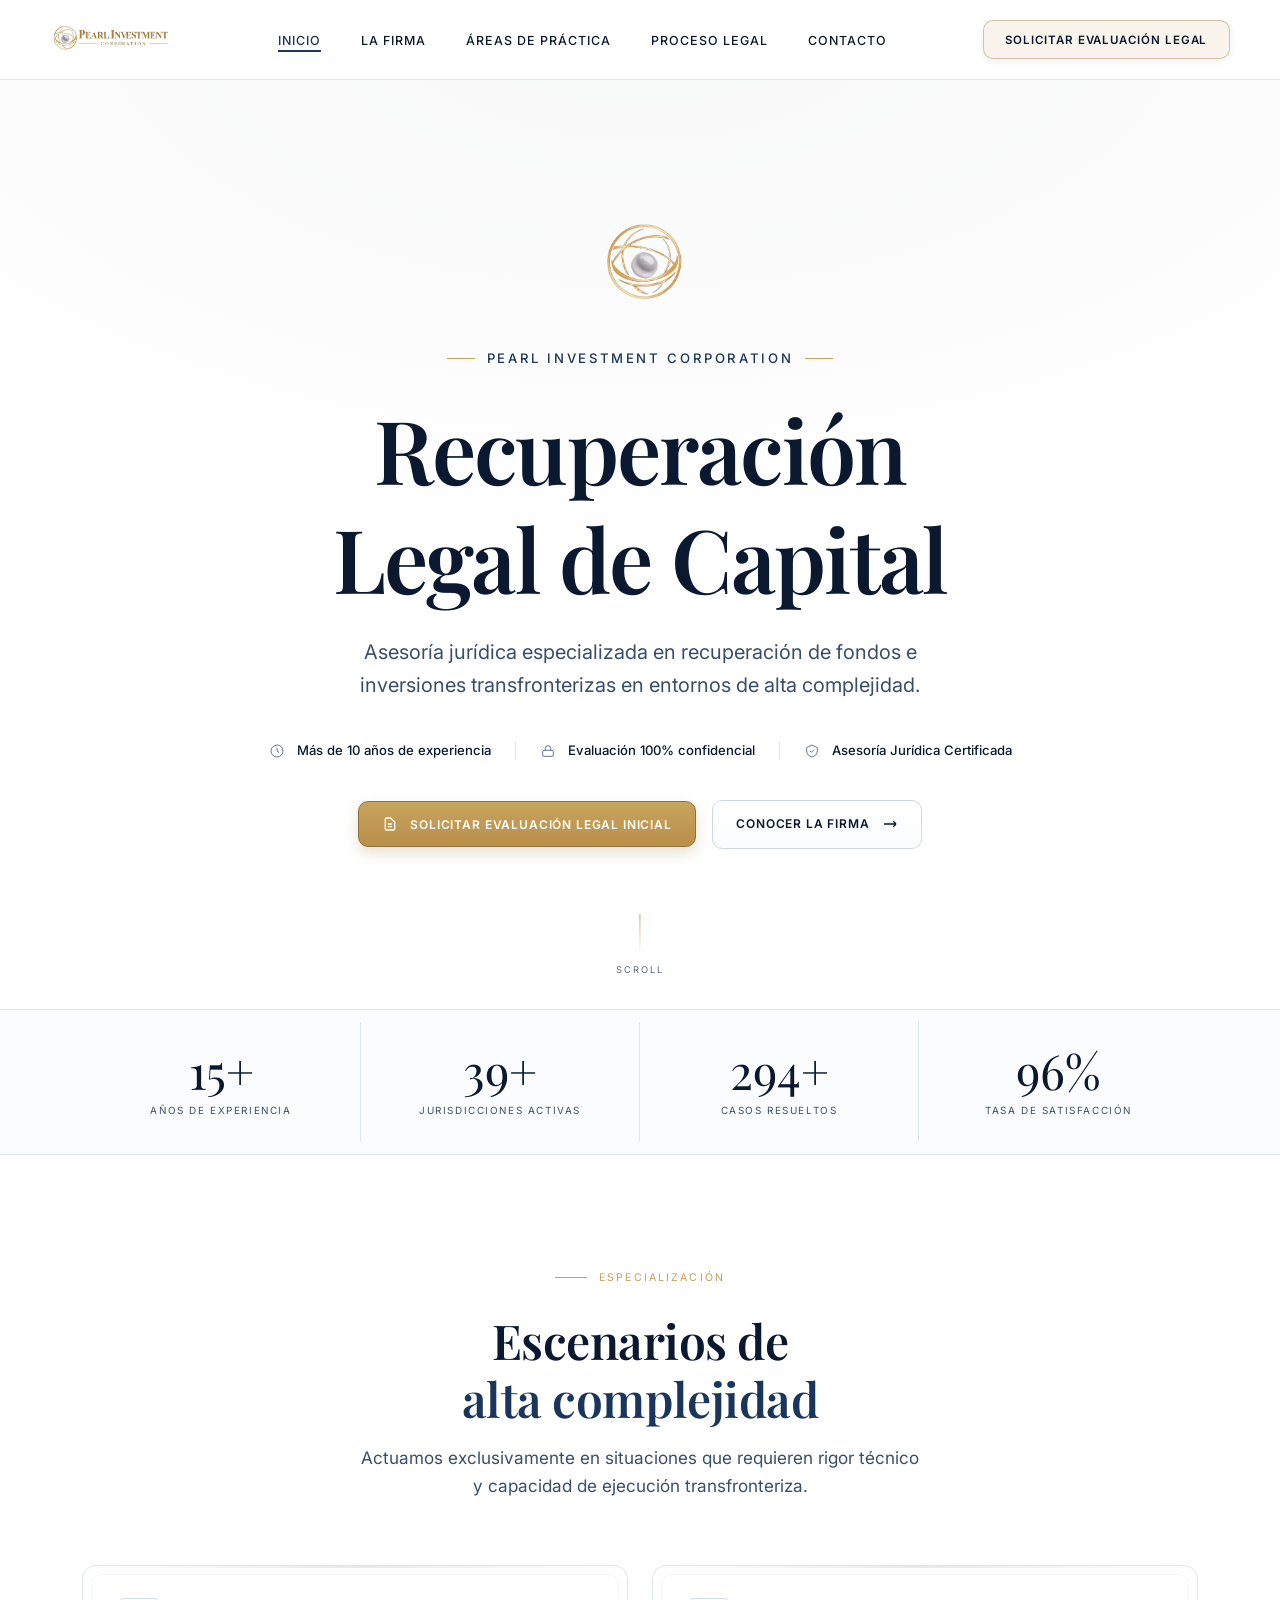
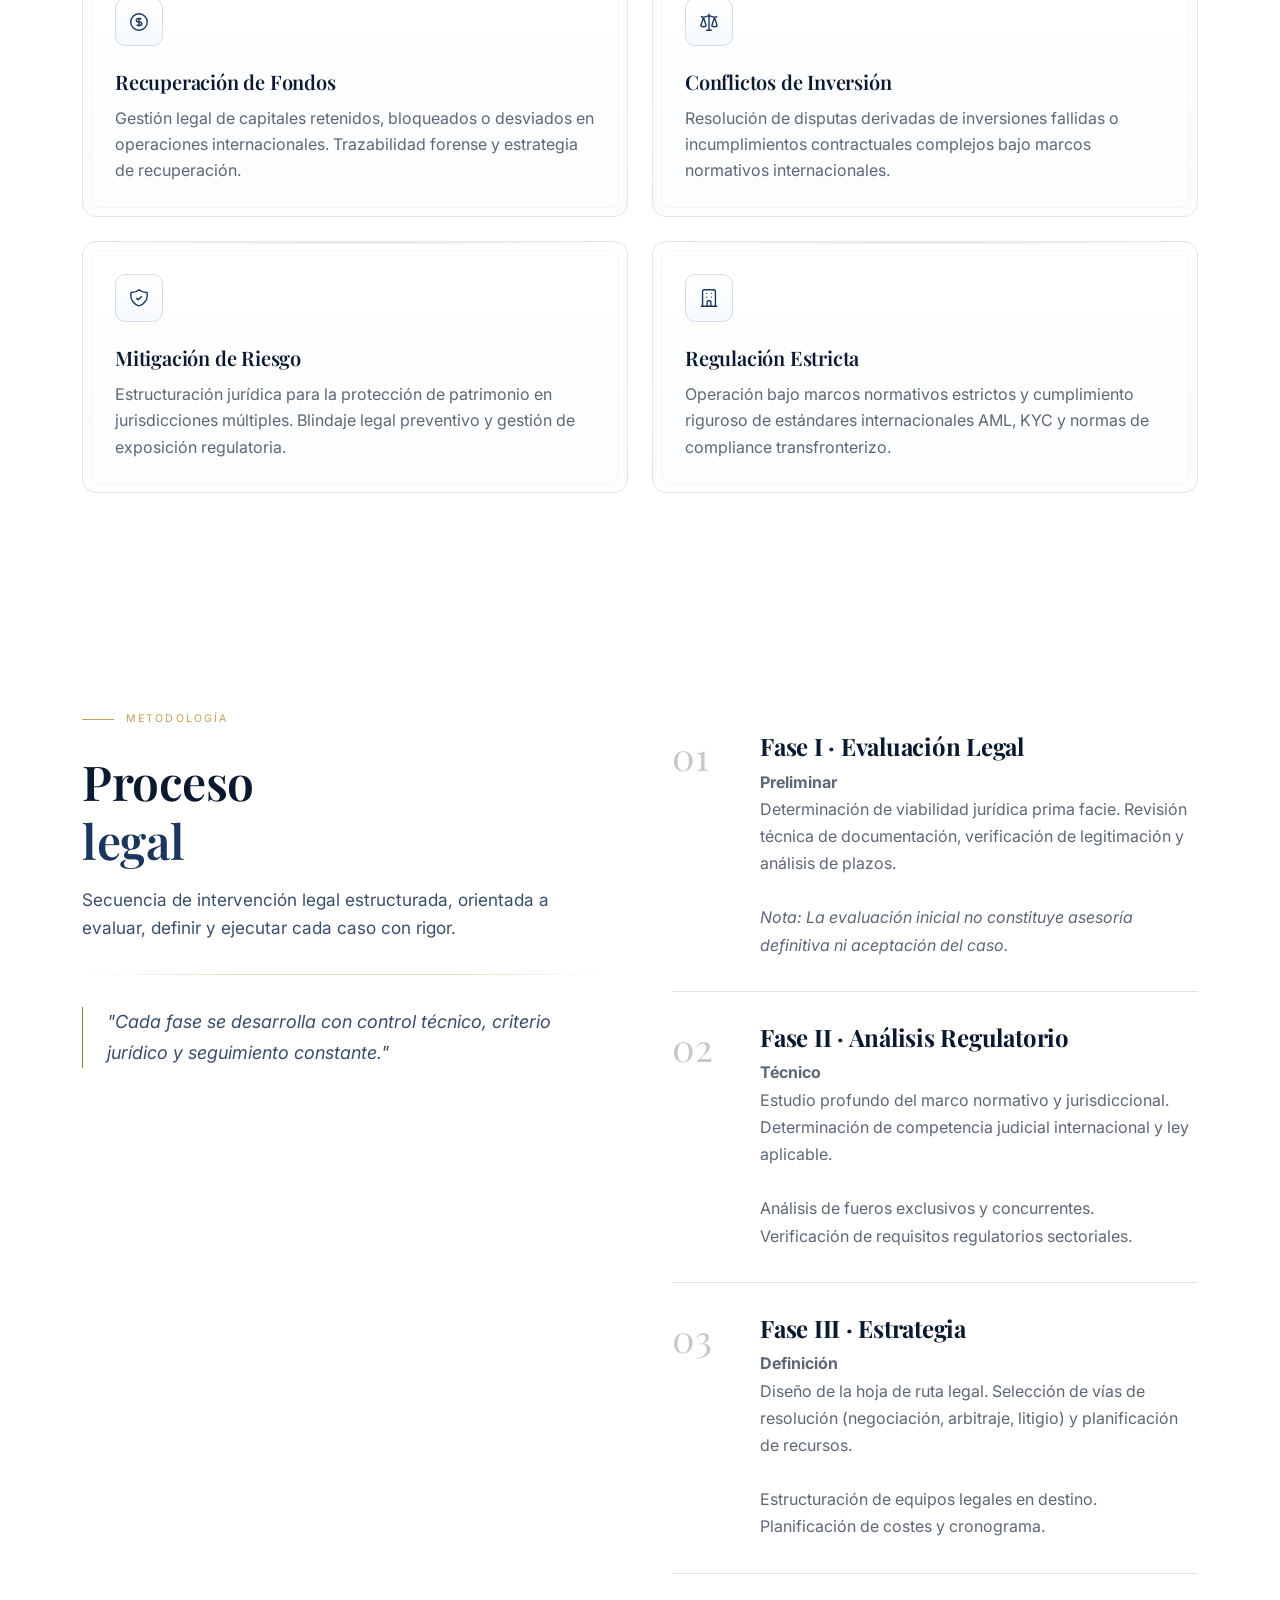
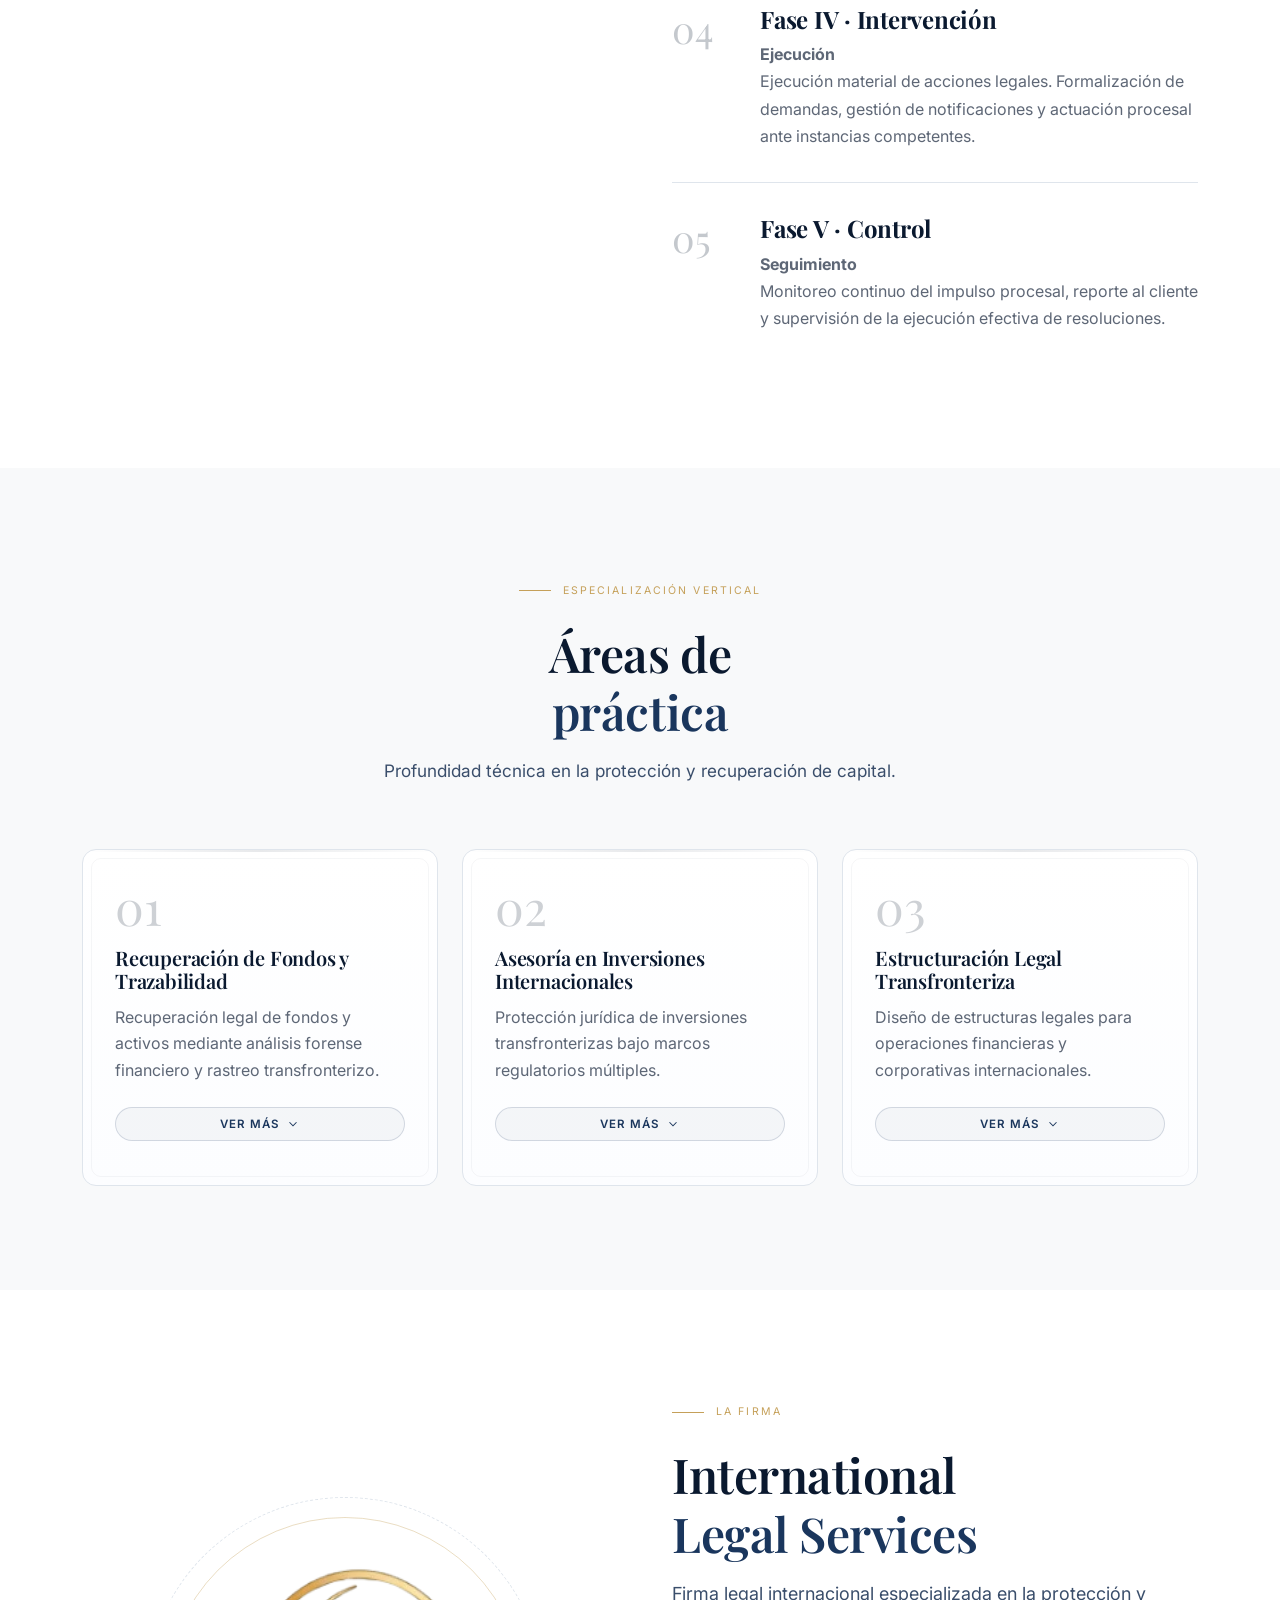
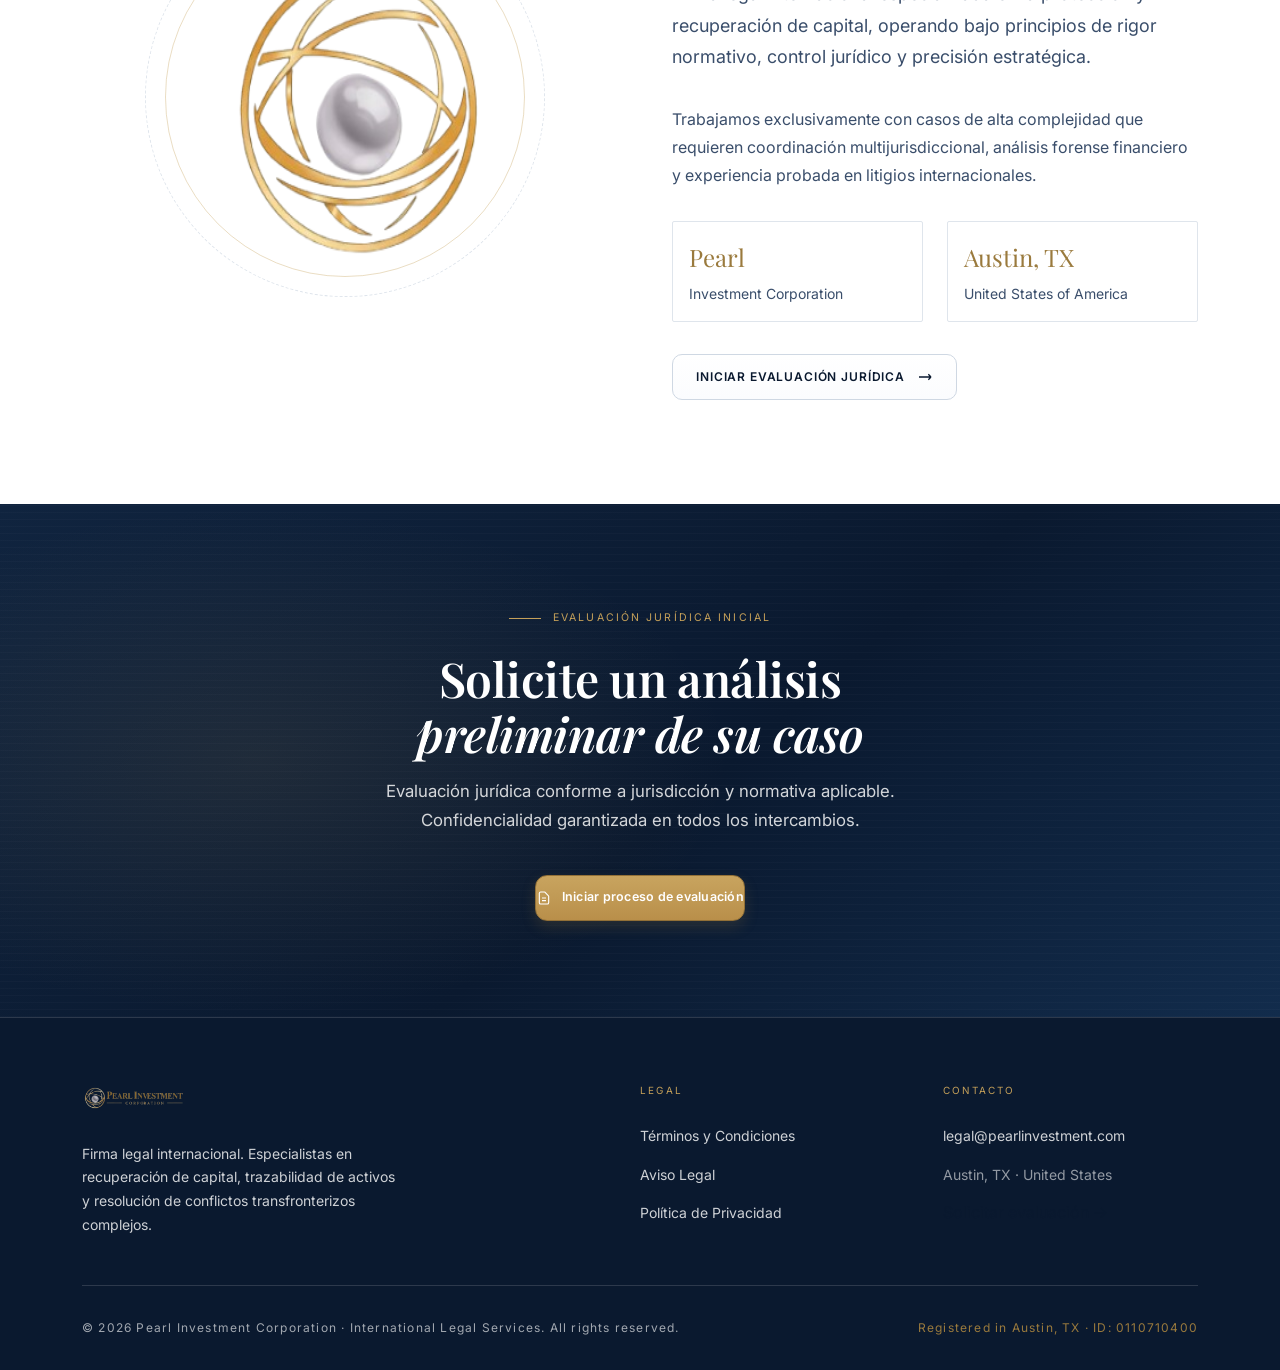
==== pearl-legal/index.html @ a4cc8603 "first commit" ====
<!DOCTYPE html>
<html lang="es" dir="ltr">
<head>
  <meta charset="UTF-8" />
  <meta name="viewport" content="width=device-width, initial-scale=1.0" />
  <meta name="description" content="Pearl Investment Corporation — Firma legal internacional especializada en recuperación de capital, trazabilidad de activos y resolución de conflictos transfronterizos complejos." />
  <meta name="robots" content="index, follow" />
  <meta property="og:title" content="Pearl Investment Corporation — International Legal Services" />
  <meta property="og:description" content="Recuperación legal de capital. Asesoría jurídica especializada en entornos de alta complejidad." />
  <meta property="og:type" content="website" />

  <title>Pearl Investment Corporation — International Legal Services</title>

  <!-- Fonts -->
  <link rel="preconnect" href="https://fonts.googleapis.com" />
  <link rel="preconnect" href="https://fonts.gstatic.com" crossorigin />
  <link href="https://fonts.googleapis.com/css2?family=Inter:wght@400;500;600;700&family=Playfair+Display:wght@500;600;700&display=swap" rel="stylesheet" />

  <!-- Styles -->
  <link rel="stylesheet" href="css/variables.css" />
  <link rel="stylesheet" href="css/base.css" />
  <link rel="stylesheet" href="css/animations.css" />
  <link rel="stylesheet" href="css/components.css" />
  <link rel="stylesheet" href="css/layout.css" />
</head>

<body>

  <!-- =============================================
       NAVIGATION
       ============================================= -->
  <nav class="nav" id="nav" role="navigation" aria-label="Navegación principal">
    <div class="nav__inner">

      <a href="#inicio" class="nav__logo-link" aria-label="Pearl Investment Corporation — Inicio">
        <img
          src="assets/logo-horizontal.png"
          alt="Pearl Investment Corporation"
          class="nav__logo"
          width="200"
          height="44"
        />
      </a>

      <ul class="nav__links" role="list">
        <li><a href="#inicio"   class="nav__link is-active" data-section="inicio">Inicio</a></li>
        <li><a href="#firma"    class="nav__link" data-section="firma">La Firma</a></li>
        <li><a href="#areas"    class="nav__link" data-section="areas">Áreas de Práctica</a></li>
        <li><a href="#proceso"  class="nav__link" data-section="proceso">Proceso Legal</a></li>
        <li><a href="#contacto" class="nav__link" data-section="contacto">Contacto</a></li>
      </ul>

      <button class="nav__cta" data-modal-open aria-label="Solicitar evaluación legal">
        Solicitar evaluación legal
      </button>

      <button class="nav__hamburger" id="hamburger" aria-label="Abrir menú" aria-expanded="false">
        <span></span>
        <span></span>
        <span></span>
      </button>

    </div>
  </nav>

  <!-- Mobile Nav -->
  <div class="nav__mobile" id="mobileNav" role="dialog" aria-modal="true" aria-label="Menú de navegación">
    <a href="#inicio"   class="nav__mobile-link">Inicio</a>
    <a href="#firma"    class="nav__mobile-link">La Firma</a>
    <a href="#areas"    class="nav__mobile-link">Áreas de Práctica</a>
    <a href="#proceso"  class="nav__mobile-link">Proceso Legal</a>
    <a href="#contacto" class="nav__mobile-link">Contacto</a>
    <button class="btn btn--primary btn--block" data-modal-open>
      Solicitar evaluación legal
    </button>
  </div>


  <main id="main-content">

    <!-- =============================================
         HERO
         ============================================= -->
    <section class="hero" id="inicio" aria-labelledby="hero-title">

      <div class="hero__bg" aria-hidden="true"></div>

      <div class="hero__content">

        <div class="hero__emblem" aria-hidden="true">
          <img src="assets/symbol.png" alt="" width="100" height="100" />
        </div>

        <p class="hero__eyebrow reveal">Pearl Investment Corporation</p>

        <h1 class="hero__title reveal reveal-delay-1" id="hero-title">
          Recuperación<br/>
          Legal de Capital
        </h1>

        <p class="hero__subtitle reveal reveal-delay-2">
          Asesoría jurídica especializada en recuperación de fondos e inversiones
          transfronterizas en entornos de alta complejidad.
        </p>

        <div class="hero__trust reveal reveal-delay-3" aria-label="Señales de confianza">
          <div class="hero__trust-item">
            <svg viewBox="0 0 24 24" fill="none" stroke="currentColor" stroke-width="1" aria-hidden="true">
              <circle cx="12" cy="12" r="9"></circle>
              <path d="M12 7v5l3 2"></path>
            </svg>
            <span>Más de 10 años de experiencia</span>
          </div>
          <div class="hero__trust-item">
            <svg viewBox="0 0 24 24" fill="none" stroke="currentColor" stroke-width="1" aria-hidden="true">
              <rect x="4" y="11" width="16" height="9" rx="2"></rect>
              <path d="M8 11V8a4 4 0 118 0v3"></path>
            </svg>
            <span>Evaluación 100% confidencial</span>
          </div>
          <div class="hero__trust-item">
            <svg viewBox="0 0 24 24" fill="none" stroke="currentColor" stroke-width="1" aria-hidden="true">
              <path d="M12 3l8 4v5c0 5-3.5 7.8-8 9-4.5-1.2-8-4-8-9V7l8-4z"></path>
              <path d="M9 12l2 2 4-4"></path>
            </svg>
            <span>Asesoría Jurídica Certificada</span>
          </div>
        </div>

        <div class="hero__actions reveal reveal-delay-4">
          <button class="btn btn--primary" data-modal-open>
            <svg viewBox="0 0 24 24" fill="none" stroke="currentColor" stroke-width="2" aria-hidden="true">
              <path d="M9 12h6m-6 4h6m2 5H7a2 2 0 01-2-2V5a2 2 0 012-2h5.586a1 1 0 01.707.293l5.414 5.414a1 1 0 01.293.707V19a2 2 0 01-2 2z"/>
            </svg>
            Solicitar evaluación legal inicial
          </button>
          <a href="#firma" class="btn btn--outline">
            Conocer la firma
            <svg viewBox="0 0 24 24" fill="none" stroke="currentColor" stroke-width="2" aria-hidden="true">
              <path d="M17 8l4 4m0 0l-4 4m4-4H3"/>
            </svg>
          </a>
        </div>

      </div>

      <div class="hero__scroll" aria-hidden="true">
        <div class="hero__scroll-line"></div>
        <span>Scroll</span>
      </div>

    </section>


    <!-- =============================================
         STATS BAR
         ============================================= -->
    <div class="stats-bar" aria-label="Estadísticas de la firma">
      <div class="stats-bar__inner container">
        <div class="stats-bar__item reveal">
          <div class="stat__value">
            <span data-target="15" data-suffix="+">0+</span>
          </div>
          <div class="stat__label">Años de experiencia</div>
        </div>
        <div class="stats-bar__item reveal reveal-delay-1">
          <div class="stat__value">
            <span data-target="40" data-suffix="+">0+</span>
          </div>
          <div class="stat__label">Jurisdicciones activas</div>
        </div>
        <div class="stats-bar__item reveal reveal-delay-2">
          <div class="stat__value">
            <span data-target="300" data-suffix="+">0+</span>
          </div>
          <div class="stat__label">Casos resueltos</div>
        </div>
        <div class="stats-bar__item reveal reveal-delay-3">
          <div class="stat__value">
            <span data-target="98" data-suffix="%">0%</span>
          </div>
          <div class="stat__label">Tasa de satisfacción</div>
        </div>
      </div>
    </div>


    <!-- =============================================
         FEATURES — ESCENARIOS DE ALTA COMPLEJIDAD
         ============================================= -->
    <section class="section section--dark" id="firma" aria-labelledby="features-title">
      <div class="container">

        <header class="section__header">
          <p class="section-label reveal">Especialización</p>
          <h2 class="section__title reveal reveal-delay-1" id="features-title">
            Escenarios de<br/><em>alta complejidad</em>
          </h2>
          <p class="section__lead reveal reveal-delay-2">
            Actuamos exclusivamente en situaciones que requieren rigor técnico
            y capacidad de ejecución transfronteriza.
          </p>
        </header>

        <div class="grid-2 reveal reveal-delay-2">

          <article class="card hover-lift" aria-label="Recuperación de Fondos">
            <div class="card__icon" aria-hidden="true">
              <svg viewBox="0 0 24 24" fill="none" stroke="currentColor" stroke-width="1.5">
                <path d="M12 8c-1.657 0-3 .895-3 2s1.343 2 3 2 3 .895 3 2-1.343 2-3 2m0-8c1.11 0 2.08.402 2.599 1M12 8V7m0 1v8m0 0v1m0-1c-1.11 0-2.08-.402-2.599-1M21 12a9 9 0 11-18 0 9 9 0 0118 0z"/>
              </svg>
            </div>
            <h3 class="card__title">Recuperación de Fondos</h3>
            <p class="card__body">
              Gestión legal de capitales retenidos, bloqueados o desviados en
              operaciones internacionales. Trazabilidad forense y estrategia de recuperación.
            </p>
          </article>

          <article class="card hover-lift" aria-label="Conflictos de Inversión">
            <div class="card__icon" aria-hidden="true">
              <svg viewBox="0 0 24 24" fill="none" stroke="currentColor" stroke-width="1.5">
                <path d="M3 6l3 1m0 0l-3 9a5.002 5.002 0 006.001 0M6 7l3 9M6 7l6-2m6 2l3-1m-3 1l-3 9a5.002 5.002 0 006.001 0M18 7l3 9m-3-9l-6-2m0-2v2m0 16V5m0 16H9m3 0h3"/>
              </svg>
            </div>
            <h3 class="card__title">Conflictos de Inversión</h3>
            <p class="card__body">
              Resolución de disputas derivadas de inversiones fallidas o
              incumplimientos contractuales complejos bajo marcos normativos internacionales.
            </p>
          </article>

          <article class="card hover-lift" aria-label="Mitigación de Riesgo">
            <div class="card__icon" aria-hidden="true">
              <svg viewBox="0 0 24 24" fill="none" stroke="currentColor" stroke-width="1.5">
                <path d="M9 12l2 2 4-4m5.618-4.016A11.955 11.955 0 0112 2.944a11.955 11.955 0 01-8.618 3.04A12.02 12.02 0 003 9c0 5.591 3.824 10.29 9 11.622 5.176-1.332 9-6.03 9-11.622 0-1.042-.133-2.052-.382-3.016z"/>
              </svg>
            </div>
            <h3 class="card__title">Mitigación de Riesgo</h3>
            <p class="card__body">
              Estructuración jurídica para la protección de patrimonio en jurisdicciones
              múltiples. Blindaje legal preventivo y gestión de exposición regulatoria.
            </p>
          </article>

          <article class="card hover-lift" aria-label="Regulación Estricta">
            <div class="card__icon" aria-hidden="true">
              <svg viewBox="0 0 24 24" fill="none" stroke="currentColor" stroke-width="1.5">
                <path d="M19 21V5a2 2 0 00-2-2H7a2 2 0 00-2 2v16m14 0h2m-2 0h-5m-9 0H3m2 0h5M9 7h1m-1 4h1m4-4h1m-1 4h1m-5 10v-5a1 1 0 011-1h2a1 1 0 011 1v5m-4 0h4"/>
              </svg>
            </div>
            <h3 class="card__title">Regulación Estricta</h3>
            <p class="card__body">
              Operación bajo marcos normativos estrictos y cumplimiento riguroso de
              estándares internacionales AML, KYC y normas de compliance transfronterizo.
            </p>
          </article>

        </div>

      </div>
    </section>


    <!-- =============================================
         PROCESO — ENFOQUE ESTRUCTURADO
         ============================================= -->
    <section class="section" id="proceso" aria-labelledby="proceso-title">
      <div class="container">

        <div class="process-layout">

          <div>
            <p class="section-label reveal">Metodología</p>
            <h2 class="section__title section__title--left reveal reveal-delay-1" id="proceso-title">
              Proceso<br/><em>legal</em>
            </h2>
            <p class="section__lead section__lead--left reveal reveal-delay-2">
              Secuencia de intervención legal estructurada, orientada a evaluar, definir y ejecutar cada caso con rigor.
            </p>

            <div class="divider divider--spaced reveal reveal-delay-2"></div>

            <blockquote class="editorial-quote reveal reveal-delay-3">
              "Cada fase se desarrolla con control técnico, criterio jurídico y seguimiento constante."
            </blockquote>
          </div>

          <div>
            <article class="process-step reveal">
              <div class="process-step__num">01</div>
              <div>
                <h3 class="process-step__title">Fase I · Evaluación Legal</h3>
                <p class="process-step__body">
                  <strong>Preliminar</strong>
                  <br/>
                  Determinación de viabilidad jurídica prima facie. Revisión técnica de documentación, verificación de
                  legitimación y análisis de plazos.
                  <br/><br/>
                  <em>Nota: La evaluación inicial no constituye asesoría definitiva ni aceptación del caso.</em>
                </p>
              </div>
            </article>

            <article class="process-step reveal reveal-delay-1">
              <div class="process-step__num">02</div>
              <div>
                <h3 class="process-step__title">Fase II · Análisis Regulatorio</h3>
                <p class="process-step__body">
                  <strong>Técnico</strong>
                  <br/>
                  Estudio profundo del marco normativo y jurisdiccional. Determinación de competencia judicial
                  internacional y ley aplicable.
                  <br/><br/>
                  Análisis de fueros exclusivos y concurrentes.
                  <br/>
                  Verificación de requisitos regulatorios sectoriales.
                </p>
              </div>
            </article>

            <article class="process-step reveal reveal-delay-2">
              <div class="process-step__num">03</div>
              <div>
                <h3 class="process-step__title">Fase III · Estrategia</h3>
                <p class="process-step__body">
                  <strong>Definición</strong>
                  <br/>
                  Diseño de la hoja de ruta legal. Selección de vías de resolución (negociación, arbitraje, litigio)
                  y planificación de recursos.
                  <br/><br/>
                  Estructuración de equipos legales en destino.
                  <br/>
                  Planificación de costes y cronograma.
                </p>
              </div>
            </article>

            <article class="process-step reveal reveal-delay-3">
              <div class="process-step__num">04</div>
              <div>
                <h3 class="process-step__title">Fase IV · Intervención</h3>
                <p class="process-step__body">
                  <strong>Ejecución</strong>
                  <br/>
                  Ejecución material de acciones legales. Formalización de demandas, gestión de notificaciones y
                  actuación procesal ante instancias competentes.
                </p>
              </div>
            </article>

            <article class="process-step reveal reveal-delay-4">
              <div class="process-step__num">05</div>
              <div>
                <h3 class="process-step__title">Fase V · Control</h3>
                <p class="process-step__body">
                  <strong>Seguimiento</strong>
                  <br/>
                  Monitoreo continuo del impulso procesal, reporte al cliente y supervisión de la ejecución efectiva
                  de resoluciones.
                </p>
              </div>
            </article>
          </div>

        </div>

      </div>
    </section>


    <!-- =============================================
         ÁREAS DE PRÁCTICA
         ============================================= -->
    <section class="section section--charcoal" id="areas" aria-labelledby="areas-title">
      <div class="container">

        <header class="section__header">
          <p class="section-label reveal">Especialización vertical</p>
          <h2 class="section__title reveal reveal-delay-1" id="areas-title">
            Áreas de<br/><em>práctica</em>
          </h2>
          <p class="section__lead reveal reveal-delay-2">
            Profundidad técnica en la protección y recuperación de capital.
          </p>
        </header>

        <div class="grid-3">

          <article class="card hover-lift reveal practice-card" data-practice-card="1">
            <div class="card__number" aria-hidden="true">01</div>
            <h3 class="card__title">Recuperación de Fondos y Trazabilidad</h3>
            <p class="card__body practice-card__preview">
              Recuperación legal de fondos y activos mediante análisis forense financiero y rastreo transfronterizo.
            </p>
            <button class="practice-card__toggle" type="button" aria-expanded="false" data-practice-card-toggle="1">
              <span>Ver más</span>
              <svg viewBox="0 0 24 24" fill="none" stroke="currentColor" stroke-width="1.8" aria-hidden="true">
                <path d="M6 9l6 6 6-6"/>
              </svg>
            </button>
            <div class="practice-card__more-content" data-practice-card-content="1">
              <p class="card__body">
                Aplicamos herramientas legales especializadas para identificar, localizar y recuperar capital retenido,
                bloqueado o desviado. El proceso incluye análisis de flujos financieros, identificación de estructuras
                intermediarias y coordinación con autoridades competentes.
              </p>
              <p class="card__body">
                Cumplimiento estricto con normativas de protección de datos y prevención de blanqueo de capitales en
                cada territorio.
              </p>
            </div>
          </article>

          <article class="card hover-lift reveal reveal-delay-1 practice-card" data-practice-card="2">
            <div class="card__number" aria-hidden="true">02</div>
            <h3 class="card__title">Asesoría en Inversiones Internacionales</h3>
            <p class="card__body practice-card__preview">
              Protección jurídica de inversiones transfronterizas bajo marcos regulatorios múltiples.
            </p>
            <button class="practice-card__toggle" type="button" aria-expanded="false" data-practice-card-toggle="2">
              <span>Ver más</span>
              <svg viewBox="0 0 24 24" fill="none" stroke="currentColor" stroke-width="1.8" aria-hidden="true">
                <path d="M6 9l6 6 6-6"/>
              </svg>
            </button>
            <div class="practice-card__more-content" data-practice-card-content="2">
              <p class="card__body">
                Desde due diligence legal hasta la gestión de conflictos post-inversión. Analizamos marcos normativos
                locales, tratados bilaterales de inversión y regulaciones sectoriales para mitigar riesgos regulatorios
                y contractuales.
              </p>
              <p class="card__body">
                Coordinación de estrategias de resolución mediante negociación, mediación internacional o arbitraje.
              </p>
            </div>
          </article>

          <article class="card hover-lift reveal reveal-delay-2 practice-card" data-practice-card="3">
            <div class="card__number" aria-hidden="true">03</div>
            <h3 class="card__title">Estructuración Legal Transfronteriza</h3>
            <p class="card__body practice-card__preview">
              Diseño de estructuras legales para operaciones financieras y corporativas internacionales.
            </p>
            <button class="practice-card__toggle" type="button" aria-expanded="false" data-practice-card-toggle="3">
              <span>Ver más</span>
              <svg viewBox="0 0 24 24" fill="none" stroke="currentColor" stroke-width="1.8" aria-hidden="true">
                <path d="M6 9l6 6 6-6"/>
              </svg>
            </button>
            <div class="practice-card__more-content" data-practice-card-content="3">
              <p class="card__body">
                Garantía de cumplimiento normativo estricto en cada jurisdicción. Planificación legal de inversiones,
                constitución de vehículos conforme a regulaciones aplicables y optimización de marcos contractuales.
              </p>
              <p class="card__body">
                Enfoque en estabilidad jurídica y previsibilidad legal en entornos internacionales complejos.
              </p>
            </div>
          </article>

        </div>

      </div>
    </section>


    <!-- =============================================
         ABOUT — LA FIRMA
         ============================================= -->
    <section class="section section--dark" aria-labelledby="about-title">
      <div class="container">

        <div class="about-split">

          <div class="about-split__visual" aria-hidden="true">
            <div class="about-split__emblem-wrap">
              <div class="about-split__emblem-ring-2"></div>
              <div class="about-split__emblem-ring"></div>
              <img
                src="assets/symbol.png"
                alt=""
                class="about-split__emblem"
                width="320"
                height="320"
              />
            </div>
          </div>

          <div class="about-split__content">
            <p class="section-label reveal">La firma</p>
            <h2 class="section__title section__title--left reveal reveal-delay-1" id="about-title">
              International<br/><em>Legal Services</em>
            </h2>
            <p class="about-split__text reveal reveal-delay-2">
              Firma legal internacional especializada en la protección y recuperación
              de capital, operando bajo principios de rigor normativo, control
              jurídico y precisión estratégica.
            </p>
            <p class="about-split__text about-split__text--compact reveal reveal-delay-2">
              Trabajamos exclusivamente con casos de alta complejidad que requieren
              coordinación multijurisdiccional, análisis forense financiero y
              experiencia probada en litigios internacionales.
            </p>

            <div class="about-metrics reveal reveal-delay-3">
              <div class="about-metric">
                <div class="about-metric__value">Pearl</div>
                <div class="about-metric__label">Investment Corporation</div>
              </div>
              <div class="about-metric">
                <div class="about-metric__value">Austin, TX</div>
                <div class="about-metric__label">United States of America</div>
              </div>
            </div>

            <button class="btn btn--outline reveal reveal-delay-3" data-modal-open>
              Iniciar evaluación jurídica
              <svg viewBox="0 0 24 24" fill="none" stroke="currentColor" stroke-width="2" aria-hidden="true" style="width:16px;height:16px;">
                <path d="M17 8l4 4m0 0l-4 4m4-4H3"/>
              </svg>
            </button>
          </div>

        </div>

      </div>
    </section>


    <!-- =============================================
         CTA FINAL
         ============================================= -->
    <section class="cta-section" id="contacto" aria-labelledby="cta-title">
      <div class="container">
        <div class="cta-section__inner">
          <p class="section-label section-label--center reveal">Evaluación jurídica inicial</p>
          <h2 class="cta-section__title reveal reveal-delay-1" id="cta-title">
            Solicite un análisis<br/><em>preliminar de su caso</em>
          </h2>
          <p class="cta-section__sub reveal reveal-delay-2">
            Evaluación jurídica conforme a jurisdicción y normativa aplicable.
            Confidencialidad garantizada en todos los intercambios.
          </p>
          <div class="reveal reveal-delay-3">
            <button class="btn btn--primary btn--hero" data-modal-open>
              <svg viewBox="0 0 24 24" fill="none" stroke="currentColor" stroke-width="1.7" aria-hidden="true">
                <path d="M9 12h6m-6 4h6m2 5H7a2 2 0 01-2-2V5a2 2 0 012-2h5.586a1 1 0 01.707.293l5.414 5.414a1 1 0 01.293.707V19a2 2 0 01-2 2z"/>
              </svg>
              Iniciar proceso de evaluación
            </button>
          </div>
        </div>
      </div>
    </section>

  </main>


  <!-- =============================================
       FOOTER
       ============================================= -->
  <footer class="footer" role="contentinfo">
    <div class="container">

      <div class="footer__grid">
        <div>
          <img
            src="assets/logo-horizontal.png"
            alt="Pearl Investment Corporation"
            class="footer__logo"
            width="180"
            height="36"
          />
          <p class="footer__desc">
            Firma legal internacional. Especialistas en recuperación de capital,
            trazabilidad de activos y resolución de conflictos transfronterizos complejos.
          </p>
        </div>

        <nav aria-label="Legal">
          <p class="footer__col-title">Legal</p>
          <ul class="footer__links" role="list">
            <li><a href="#" class="footer__link">Términos y Condiciones</a></li>
            <li><a href="aviso-legal.html" class="footer__link">Aviso Legal</a></li>
            <li><a href="#" class="footer__link">Política de Privacidad</a></li>
          </ul>
        </nav>

        <nav aria-label="Contacto">
          <p class="footer__col-title">Contacto</p>
          <ul class="footer__links" role="list">
            <li>
              <a href="mailto:legal@pearlinvestment.com" class="footer__link">
                legal@pearlinvestment.com
              </a>
            </li>
            <li>
              <span class="footer__link footer__link--muted">
                Austin, TX · United States
              </span>
            </li>
            <li>
              <button class="footer__link footer__link--button" data-modal-open>
                Solicitar evaluación →
              </button>
            </li>
          </ul>
        </nav>
      </div>

      <div class="footer__bottom">
        <p class="footer__copy">
          © 2026 Pearl Investment Corporation · International Legal Services.
          All rights reserved.
        </p>
        <p class="footer__copy footer__copy--gold">
          Registered in Austin, TX · ID: 0110710400
        </p>
      </div>

    </div>
  </footer>


  <!-- =============================================
       MODAL — SOLICITAR CONSULTA
       ============================================= -->
  <div
    class="modal-overlay"
    id="modalOverlay"
    role="dialog"
    aria-modal="true"
    aria-labelledby="modal-title"
  >
    <div class="modal">

      <div class="modal__header">
        <div class="modal__heading">
          <h2 class="modal__title" id="modal-title">Solicitar Evaluación</h2>
          <p class="modal__subtitle">
            Consulta jurídica inicial — Confidencial
          </p>
        </div>
        <button class="modal__close" data-modal-close aria-label="Cerrar modal">✕</button>
      </div>

      <form id="contactForm" novalidate>
        <div class="contact-form__fields">
          <div class="contact-form__grid">
            <div class="form-group">
              <label class="form-label" for="field-name">Nombre Completo *</label>
              <input
                class="form-input"
                type="text"
                id="field-name"
                name="name"
                required
                autocomplete="name"
                placeholder="Su nombre completo"
              />
            </div>

            <div class="form-group">
              <label class="form-label" for="field-email">Correo Electrónico *</label>
              <input
                class="form-input"
                type="email"
                id="field-email"
                name="email"
                required
                autocomplete="email"
                placeholder="correo@ejemplo.com"
              />
            </div>

            <div class="form-group">
              <label class="form-label" for="field-phone">Teléfono *</label>
              <input
                class="form-input"
                type="tel"
                id="field-phone"
                name="phone"
                required
                placeholder="+1 000 000 0000"
              />
            </div>
            <div class="form-group">
              <label class="form-label" for="field-country">País *</label>
              <select class="form-input" id="field-country" name="country" required>
                <option value="" disabled selected>Seleccione</option>
                <option>Colombia</option>
                <option>México</option>
                <option>Estados Unidos</option>
                <option>España</option>
                <option>Argentina</option>
                <option>Chile</option>
                <option>Otro</option>
              </select>
            </div>

            <div class="form-group">
              <label class="form-label" for="field-service">Servicio Solicitado *</label>
              <select class="form-input" id="field-service" name="service" required>
                <option value="" disabled selected>Seleccione un servicio</option>
                <option>Recuperación de Fondos y Trazabilidad</option>
                <option>Conflictos de Inversión</option>
                <option>Mitigación de Riesgo</option>
                <option>Estructuración Transfronteriza</option>
                <option>Consulta General</option>
              </select>
            </div>

            <div class="form-group">
              <label class="form-label" for="field-desc">Descripción del caso *</label>
              <textarea
                class="form-input form-input--textarea"
                id="field-desc"
                name="description"
                required
                placeholder="Describa brevemente su situación jurídica..."
              ></textarea>
            </div>
          </div>

          <div class="form-consent">
            <input
              type="checkbox"
              class="form-consent__check"
              id="field-privacy"
              name="privacy"
              required
            />
            <label for="field-privacy" class="form-consent__label">
              Acepto la política de tratamiento de datos personales
            </label>
          </div>

          <button
            type="submit"
            class="btn btn--primary btn--submit"
          >
            <svg viewBox="0 0 24 24" fill="currentColor" width="16" height="16" aria-hidden="true">
              <path d="M17.472 14.382c-.297-.149-1.758-.867-2.03-.967-.273-.099-.471-.148-.67.15-.197.297-.767.966-.94 1.164-.173.199-.347.223-.644.075-.297-.15-1.255-.463-2.39-1.475-.883-.788-1.48-1.761-1.653-2.059-.173-.297-.018-.458.13-.606.134-.133.298-.347.446-.52.149-.174.198-.298.298-.497.099-.198.05-.371-.025-.52-.075-.149-.669-1.612-.916-2.207-.242-.579-.487-.5-.669-.51-.173-.008-.371-.01-.57-.01-.198 0-.52.074-.792.372-.272.297-1.04 1.016-1.04 2.479 0 1.462 1.065 2.875 1.213 3.074.149.198 2.096 3.2 5.077 4.487.709.306 1.262.489 1.694.625.712.227 1.36.195 1.871.118.571-.085 1.758-.719 2.006-1.413.248-.694.248-1.289.173-1.413-.074-.124-.272-.198-.57-.347m-5.421 7.403h-.004a9.87 9.87 0 01-5.031-1.378l-.361-.214-3.741.982.998-3.648-.235-.374a9.86 9.86 0 01-1.51-5.26c.001-5.45 4.436-9.884 9.888-9.884 2.64 0 5.122 1.03 6.988 2.898a9.825 9.825 0 012.893 6.994c-.003 5.45-4.437 9.884-9.885 9.884m8.413-18.297A11.815 11.815 0 0012.05 0C5.495 0 .16 5.335.157 11.892c0 2.096.547 4.142 1.588 5.945L.057 24l6.305-1.654a11.882 11.882 0 005.683 1.448h.005c6.554 0 11.890-5.335 11.893-11.893a11.821 11.821 0 00-3.48-8.413Z"/>
            </svg>
            Enviar por WhatsApp
          </button>

        </div>
      </form>

    </div>
  </div>

  <!-- Script -->
  <script src="js/main.js" defer></script>

</body>
</html>
---- pearl-legal/css/variables.css ----
/* ============================================
   PEARL INVESTMENT — DESIGN TOKENS
   International Legal Services
   ============================================ */

:root {
  /* === COLOR PALETTE === */
  --black:        #0A192F;
  --black-soft:   #FFFFFF;
  --charcoal:     #F8F9FA;
  --charcoal-mid: #F2F4F7;
  --charcoal-lt:  #DFE5EC;

  --gold:         #C5A059;
  --gold-bright:  #D8B26A;
  --gold-dim:     #9A7A3D;
  --gold-muted:   rgba(197, 160, 89, 0.14);
  --gold-border:  rgba(197, 160, 89, 0.36);

  --pearl:        #0A192F;
  --pearl-dim:    #304A6D;
  --pearl-ghost:  rgba(10, 25, 47, 0.06);
  --pearl-subtle: rgba(10, 25, 47, 0.12);

  --white:        #FFFFFF;
  --white-80:     rgba(10, 25, 47, 0.80);
  --white-60:     rgba(10, 25, 47, 0.66);
  --white-30:     rgba(10, 25, 47, 0.42);
  --white-10:     rgba(10, 25, 47, 0.12);

  --navy:         #0A192F;
  --navy-mid:     #1A365D;

  --surface-bg:   #FFFFFF;
  --surface-soft: #F8F9FA;
  --text-main:    #0A192F;
  --text-muted:   #3A4E6B;
  --line-soft:    #DFE5EC;
  --hover-surface: #F2F6FB;
  --hover-border:  #B6C4D4;
  --hover-accent:  #1A365D;
  --hover-accent-soft: rgba(26, 54, 93, 0.1);

  /* === TYPOGRAPHY === */
  --font-display: 'Playfair Display', Georgia, serif;
  --font-heading: 'Playfair Display', Georgia, serif;
  --font-body:    'Inter', 'Segoe UI', sans-serif;
  --font-ui:      'Inter', 'Segoe UI', sans-serif;
  --font-mono:    'JetBrains Mono', monospace;

  --text-xs:   0.75rem;
  --text-sm:   0.875rem;
  --text-base: 1rem;
  --text-lg:   1.125rem;
  --text-xl:   1.25rem;
  --text-2xl:  1.5rem;
  --text-3xl:  1.875rem;
  --text-4xl:  2.35rem;
  --text-5xl:  3rem;
  --text-6xl:  4.5rem;
  --text-7xl:  5.5rem;

  /* === SPACING === */
  --space-1:  0.25rem;
  --space-2:  0.5rem;
  --space-3:  0.75rem;
  --space-4:  1rem;
  --space-6:  1.5rem;
  --space-8:  2rem;
  --space-10: 2.5rem;
  --space-12: 3rem;
  --space-16: 4rem;
  --space-20: 5rem;
  --space-24: 6rem;
  --space-32: 8rem;

  /* === LAYOUT === */
  --max-width: 1180px;
  --nav-height: 80px;

  /* === BORDERS === */
  --radius-sm:   4px;
  --radius-md:   8px;
  --radius-lg:   16px;
  --radius-full: 9999px;

  /* === SHADOWS === */
  --shadow-gold: 0 8px 20px rgba(197, 160, 89, 0.12);
  --shadow-lg:   0 20px 40px rgba(10, 25, 47, 0.14);
  --shadow-card: 0 6px 16px rgba(10, 25, 47, 0.08);

  /* === TRANSITIONS === */
  --ease-smooth: cubic-bezier(0.25, 0.46, 0.45, 0.94);
  --ease-spring: cubic-bezier(0.34, 1.56, 0.64, 1);
  --ease-out:    cubic-bezier(0.16, 1, 0.3, 1);
  --duration-fast:   150ms;
  --duration-base:   300ms;
  --duration-slow:   600ms;
  --duration-xslow:  1000ms;

  /* === Z-INDEX === */
  --z-base:    0;
  --z-raised:  10;
  --z-overlay: 100;
  --z-modal:   200;
  --z-nav:     300;
  --z-toast:   400;
}
---- pearl-legal/css/base.css ----
/* ============================================
   PEARL INVESTMENT — BASE & RESET
   ============================================ */

*, *::before, *::after {
  box-sizing: border-box;
  margin: 0;
  padding: 0;
}

html {
  font-size: 16px;
  scroll-behavior: smooth;
  -webkit-text-size-adjust: 100%;
}

body {
  font-family: var(--font-body);
  background-color: var(--surface-bg);
  color: var(--text-main);
  line-height: 1.65;
  -webkit-font-smoothing: antialiased;
  -moz-osx-font-smoothing: grayscale;
  overflow-x: hidden;
}

/* Scrollbar */
::-webkit-scrollbar { width: 6px; }
::-webkit-scrollbar-track { background: var(--surface-soft); }
::-webkit-scrollbar-thumb {
  background: var(--gold-dim);
  border-radius: var(--radius-full);
}
::-webkit-scrollbar-thumb:hover { background: var(--gold); }

/* Selection */
::selection {
  background: rgba(197, 160, 89, 0.24);
  color: var(--navy);
}

/* Typography base */
h1, h2, h3, h4, h5, h6 {
  font-family: var(--font-heading);
  font-weight: 700;
  line-height: 1.15;
  color: var(--text-main);
  letter-spacing: -0.01em;
}

p { line-height: 1.7; }

a {
  color: inherit;
  text-decoration: none;
  transition: color var(--duration-base) var(--ease-smooth);
}

img, svg { display: block; max-width: 100%; }

ul, ol { list-style: none; }

button {
  font-family: var(--font-ui);
  border: none;
  background: none;
  cursor: pointer;
  outline: none;
}

input, textarea, select {
  font-family: var(--font-body);
  outline: none;
  border: none;
}

/* Utility classes */
.sr-only {
  position: absolute;
  width: 1px; height: 1px;
  padding: 0; margin: -1px;
  overflow: hidden;
  clip: rect(0,0,0,0);
  white-space: nowrap;
  border-width: 0;
}

.container {
  width: 100%;
  max-width: var(--max-width);
  margin-inline: auto;
  padding-inline: var(--space-8);
}

@media (max-width: 768px) {
  .container { padding-inline: var(--space-6); }
}
---- pearl-legal/css/animations.css ----
/* ============================================
   PEARL INVESTMENT — ANIMATIONS
   ============================================ */

/* === KEYFRAMES === */

@keyframes fadeUp {
  from { opacity: 0; transform: translateY(30px); }
  to   { opacity: 1; transform: translateY(0); }
}

@keyframes fadeIn {
  from { opacity: 0; }
  to   { opacity: 1; }
}

@keyframes lineGrow {
  from { transform: scaleX(0); }
  to   { transform: scaleX(1); }
}

@keyframes shimmer {
  0%   { background-position: -200% center; }
  100% { background-position: 200% center; }
}

@keyframes pulse-gold {
  0%, 100% { box-shadow: 0 0 0 0 rgba(200, 169, 110, 0); }
  50%       { box-shadow: 0 0 0 8px rgba(200, 169, 110, 0.1); }
}

@keyframes orbit {
  from { transform: rotate(0deg); }
  to   { transform: rotate(360deg); }
}

@keyframes float {
  0%, 100% { transform: translateY(0px); }
  50%       { transform: translateY(-12px); }
}

@keyframes revealMask {
  from { clip-path: inset(0 100% 0 0); }
  to   { clip-path: inset(0 0% 0 0); }
}

@keyframes counterSpin {
  from { transform: rotate(0deg); }
  to   { transform: rotate(-360deg); }
}

/* === SCROLL-TRIGGERED REVEAL === */
.reveal {
  opacity: 0;
  transform: translateY(40px);
  transition:
    opacity var(--duration-slow) var(--ease-out),
    transform var(--duration-slow) var(--ease-out);
}

.reveal.is-visible {
  opacity: 1;
  transform: translateY(0);
}

.reveal-delay-1 { transition-delay: 100ms; }
.reveal-delay-2 { transition-delay: 200ms; }
.reveal-delay-3 { transition-delay: 350ms; }
.reveal-delay-4 { transition-delay: 500ms; }
.reveal-delay-5 { transition-delay: 650ms; }

/* Gold line decorator animation */
.line-animate {
  transform-origin: left;
  animation: lineGrow 1s var(--ease-out) forwards;
  animation-play-state: paused;
}

.line-animate.is-visible {
  animation-play-state: running;
}

/* Shimmer text effect */
.shimmer-text {
  background: linear-gradient(
    90deg,
    var(--gold-dim) 0%,
    var(--gold-bright) 40%,
    var(--gold-dim) 60%,
    var(--gold) 100%
  );
  background-size: 200% auto;
  -webkit-background-clip: text;
  -webkit-text-fill-color: transparent;
  background-clip: text;
  animation: shimmer 4s linear infinite;
}

/* Hover lift */
.hover-lift {
  transition: transform var(--duration-base) var(--ease-smooth),
              box-shadow var(--duration-base) var(--ease-smooth);
}
.hover-lift:hover {
  transform: translateY(-2px);
  box-shadow: var(--shadow-card);
}
---- pearl-legal/css/components.css ----
/* ============================================
   PEARL INVESTMENT — COMPONENTS
   ============================================ */

/* ---- NAV ---- */
.nav {
  position: fixed;
  top: 0; left: 0; right: 0;
  height: var(--nav-height);
  z-index: var(--z-nav);
  display: flex;
  align-items: center;
  padding-inline: var(--space-8);
  transition: background var(--duration-slow) var(--ease-smooth),
              border-color var(--duration-slow) var(--ease-smooth);
  border-bottom: 1px solid var(--line-soft);
  background: rgba(255, 255, 255, 0.96);
  backdrop-filter: blur(8px);
  -webkit-backdrop-filter: blur(8px);
}

.nav.scrolled {
  background: rgba(255, 255, 255, 0.98);
  backdrop-filter: blur(12px);
  -webkit-backdrop-filter: blur(12px);
  border-color: var(--line-soft);
}

.nav__logo-link {
  display: inline-flex;
  align-items: center;
  justify-content: center;
  border-radius: var(--radius-sm);
  background: transparent;
}

.nav__inner {
  width: 100%;
  max-width: var(--max-width);
  margin-inline: auto;
  display: flex;
  align-items: center;
  justify-content: space-between;
}

.nav__logo {
  height: 42px;
  width: auto;
  opacity: 1;
  transition: opacity var(--duration-base) var(--ease-smooth);
}
.nav__logo:hover { opacity: 1; }

.nav__links {
  display: flex;
  align-items: center;
  gap: var(--space-10);
}

.nav__link {
  font-family: var(--font-ui);
  font-size: 0.78rem;
  letter-spacing: 0.08em;
  text-transform: uppercase;
  font-weight: 500;
  color: var(--navy);
  transition: color var(--duration-base) var(--ease-smooth);
  position: relative;
}

.nav__link::after {
  content: '';
  position: absolute;
  bottom: -4px; left: 0; right: 0;
  height: 2px;
  background: var(--hover-accent);
  transform: scaleX(0);
  transform-origin: left;
  transition: transform var(--duration-base) var(--ease-smooth);
}

.nav__link:hover { color: var(--hover-accent); }
.nav__link:hover::after { transform: scaleX(1); }
.nav__link.is-active { color: var(--navy-mid); }
.nav__link.is-active::after { transform: scaleX(1); }

.nav__cta {
  font-family: var(--font-ui);
  font-size: 0.72rem;
  font-weight: 600;
  letter-spacing: 0.08em;
  text-transform: uppercase;
  color: var(--navy);
  background: rgba(197, 160, 89, 0.12);
  border: 1px solid rgba(154, 122, 61, 0.4);
  padding: 0.72rem 1.35rem;
  border-radius: 10px;
  box-shadow: 0 2px 8px rgba(10, 25, 47, 0.08);
  transition: background var(--duration-base) var(--ease-smooth),
              border-color var(--duration-base) var(--ease-smooth),
              color var(--duration-base) var(--ease-smooth),
              transform var(--duration-base) var(--ease-smooth);
}
.nav__cta:hover {
  background: var(--navy);
  color: var(--white);
  border-color: var(--navy);
  transform: translateY(-1px);
}

.nav__hamburger {
  display: none;
  flex-direction: column;
  gap: 5px;
  cursor: pointer;
  padding: var(--space-2);
}
.nav__hamburger span {
  display: block;
  width: 24px; height: 1px;
  background: var(--navy);
  transition: all var(--duration-base) var(--ease-smooth);
}

/* Mobile nav */
.nav__mobile {
  display: none;
  position: fixed;
  inset: 0;
  background: rgba(255, 255, 255, 0.98);
  z-index: calc(var(--z-nav) - 1);
  flex-direction: column;
  align-items: center;
  justify-content: center;
  gap: var(--space-8);
  padding: var(--space-24) var(--space-8);
}

.nav__mobile.is-open { display: flex; }

.nav__mobile-link {
  font-family: var(--font-body);
  font-size: var(--text-2xl);
  color: var(--navy);
  font-weight: 600;
  opacity: 0.7;
  transition: all var(--duration-base) var(--ease-smooth);
}
.nav__mobile-link:hover {
  opacity: 1;
  color: var(--gold);
}

/* ---- BUTTONS ---- */
.btn {
  display: inline-flex;
  align-items: center;
  gap: var(--space-3);
  font-family: var(--font-ui);
  font-size: 0.75rem;
  font-weight: 600;
  letter-spacing: 0.07em;
  text-transform: uppercase;
  padding: 0.86rem 1.45rem;
  min-height: 46px;
  border-radius: 10px;
  border: 1px solid transparent;
  cursor: pointer;
  transition:
    background-color var(--duration-base) var(--ease-smooth),
    color var(--duration-base) var(--ease-smooth),
    border-color var(--duration-base) var(--ease-smooth),
    transform var(--duration-base) var(--ease-smooth);
  position: relative;
  overflow: hidden;
}

.btn::before {
  content: '';
  position: absolute;
  top: 0;
  left: 0;
  right: 0;
  height: 1px;
  background: rgba(255, 255, 255, 0.48);
  opacity: 0;
  transition: opacity var(--duration-fast) var(--ease-smooth);
  pointer-events: none;
}
.btn:hover::before { opacity: 1; }

.btn:focus-visible,
.nav__cta:focus-visible,
.footer__link--button:focus-visible {
  outline: none;
  box-shadow: 0 0 0 3px rgba(10, 25, 47, 0.18);
}

.btn:active,
.nav__cta:active {
  transform: translateY(0);
}

.btn--primary {
  background: linear-gradient(180deg, #c8a45f 0%, #b98f4a 100%);
  color: var(--white);
  border-color: #927037;
  box-shadow: 0 6px 14px rgba(146, 112, 55, 0.22);
}
.btn--primary:hover {
  background: linear-gradient(180deg, #bd9854 0%, #a87f3d 100%);
  border-color: #7f622f;
  box-shadow: 0 8px 18px rgba(127, 98, 47, 0.24);
  transform: translateY(-1px);
}

.btn--outline {
  background: linear-gradient(180deg, #ffffff 0%, #fbfcfe 100%);
  color: var(--navy);
  border: 1px solid #cfd8e3;
  box-shadow: inset 0 1px 0 rgba(255, 255, 255, 0.75);
}
.btn--outline:hover {
  border-color: #afbfce;
  background: linear-gradient(180deg, #fdfefe 0%, #f4f7fb 100%);
  transform: translateY(-1px);
}

.btn--hero {
  display: inline-flex;
  align-items: center;
  justify-content: center;
  font-size: 0.78rem;
  letter-spacing: 0.02em;
  text-transform: none;
  font-weight: 600;
  line-height: 1;
  gap: 0.6rem;
  padding: var(--space-5) var(--space-10);
  border-radius: 12px;
  text-align: center;
}

.btn--hero svg {
  width: 17px;
  height: 17px;
  margin: 0;
  transform: none;
}

.btn--block {
  width: 100%;
  justify-content: center;
}

.btn--submit {
  width: 100%;
  justify-content: center;
  padding: 0.9rem 1.2rem;
  margin-top: var(--space-2);
}

.btn--ghost {
  background: transparent;
  color: var(--white-60);
  border: 1px solid var(--white-10);
}
.btn--ghost:hover {
  color: var(--pearl);
  border-color: var(--white-30);
}

.btn svg { width: 16px; height: 16px; flex-shrink: 0; }

/* ---- SECTION DECORATOR ---- */
.section-label {
  display: inline-flex;
  align-items: center;
  gap: var(--space-3);
  font-family: var(--font-ui);
  font-size: 0.66rem;
  letter-spacing: 0.2em;
  text-transform: uppercase;
  color: var(--gold);
  margin-bottom: var(--space-6);
}

.section-label--center {
  justify-content: center;
}

.section-label::before {
  content: '';
  display: block;
  width: 32px; height: 1px;
  background: var(--gold);
}

/* ---- DIVIDER ---- */
.divider {
  width: 100%;
  height: 1px;
  background: linear-gradient(
    90deg,
    transparent 0%,
    var(--gold-border) 30%,
    var(--gold-border) 70%,
    transparent 100%
  );
}

/* ---- CARD ---- */
.card {
  background: linear-gradient(180deg, #ffffff 0%, #fcfdff 100%);
  border: 1px solid var(--charcoal-lt);
  border-radius: 14px;
  padding: var(--space-8);
  transition: all var(--duration-base) var(--ease-smooth);
  position: relative;
  overflow: hidden;
}

.card::before {
  content: '';
  position: absolute;
  top: 0; left: 0; right: 0;
  height: 2px;
  background: linear-gradient(90deg, transparent, rgba(10, 25, 47, 0.16), transparent);
  opacity: 0.6;
  transition: opacity var(--duration-base) var(--ease-smooth);
}

.card::after {
  content: '';
  position: absolute;
  inset: 8px;
  border-radius: 10px;
  border: 1px solid rgba(10, 25, 47, 0.04);
  pointer-events: none;
}

.card:hover {
  border-color: var(--hover-border);
  background: linear-gradient(180deg, #ffffff 0%, var(--hover-surface) 100%);
  transform: translateY(-3px);
  box-shadow: 0 12px 28px rgba(10, 25, 47, 0.12);
}
.card:hover::before { opacity: 1; }

.card__number {
  font-family: var(--font-display);
  font-size: var(--text-5xl);
  color: rgba(10, 25, 47, 0.2);
  line-height: 1;
  margin-bottom: var(--space-4);
  transition: color var(--duration-base) var(--ease-smooth);
}
.card:hover .card__number { color: rgba(10, 25, 47, 0.36); }

.card__icon {
  width: 48px; height: 48px;
  background: linear-gradient(180deg, #ffffff 0%, #f6f9fd 100%);
  border: 1px solid #d3dde8;
  border-radius: 10px;
  display: grid;
  place-items: center;
  margin-bottom: var(--space-6);
  transition: all var(--duration-base) var(--ease-smooth);
}
.card:hover .card__icon {
  border-color: var(--hover-border);
  background: linear-gradient(180deg, #ffffff 0%, #edf3fa 100%);
}

.card:hover .card__title {
  color: var(--hover-accent);
}

.card:hover .card__body {
  color: #2f4664;
}

.card__icon svg { width: 22px; height: 22px; color: var(--navy-mid); }

.card__title {
  font-family: var(--font-heading);
  font-size: var(--text-xl);
  color: var(--pearl);
  margin-bottom: var(--space-3);
  font-weight: 600;
}

.card__body {
  font-size: var(--text-base);
  color: var(--white-60);
  line-height: 1.65;
}

.notice-email {
  color: var(--navy-mid);
  font-weight: 600;
  text-decoration: underline;
  text-decoration-color: rgba(26, 54, 93, 0.28);
  text-underline-offset: 3px;
  word-break: break-word;
}

.notice-email:hover {
  color: var(--hover-accent);
  text-decoration-color: rgba(26, 54, 93, 0.48);
}

.practice-card {
  display: flex;
  flex-direction: column;
  align-self: start;
}

.practice-card__preview {
  margin-bottom: var(--space-2);
}

.practice-card__more-content {
  display: none;
  margin-top: var(--space-3);
  gap: var(--space-3);
}

.practice-card.is-open .practice-card__more-content {
  display: grid;
}

.practice-card__toggle {
  display: flex;
  align-items: center;
  justify-content: center;
  width: 100%;
  gap: 0.45rem;
  margin-top: var(--space-4);
  margin-left: auto;
  margin-right: auto;
  color: var(--navy-mid);
  font-family: var(--font-ui);
  font-size: 0.72rem;
  font-weight: 600;
  letter-spacing: 0.08em;
  text-transform: uppercase;
  padding: 0.55rem 0.8rem;
  border-radius: 999px;
  border: 1px solid rgba(26, 54, 93, 0.16);
  background: rgba(26, 54, 93, 0.04);
  transition: background-color var(--duration-base) var(--ease-smooth),
              border-color var(--duration-base) var(--ease-smooth),
              color var(--duration-base) var(--ease-smooth),
              transform var(--duration-base) var(--ease-smooth);
  margin-bottom: var(--space-3);
}

.grid-3 {
  align-items: start;
}

.practice-card__toggle svg {
  width: 14px;
  height: 14px;
  transition: transform var(--duration-base) var(--ease-smooth);
}

.practice-card__toggle:hover {
  background: rgba(26, 54, 93, 0.08);
  border-color: rgba(26, 54, 93, 0.26);
  color: var(--hover-accent);
  transform: translateY(-1px);
}

.practice-card.is-open .practice-card__toggle svg {
  transform: rotate(180deg);
}

.practice-card.is-open .practice-card__toggle {
  background: rgba(26, 54, 93, 0.1);
  border-color: rgba(26, 54, 93, 0.3);
}

/* ---- PROCESS STEP ---- */
.process-step {
  display: grid;
  grid-template-columns: 64px 1fr;
  gap: var(--space-6);
  align-items: start;
  padding: var(--space-8) 0;
  border-bottom: 1px solid var(--charcoal-lt);
  transition: all var(--duration-base) var(--ease-smooth);
}
.process-step:last-child { border-bottom: none; }
.process-step:hover {
  border-color: var(--hover-border);
  background: linear-gradient(90deg, var(--hover-accent-soft) 0%, rgba(26, 54, 93, 0) 70%);
}

.process-step__num {
  font-family: var(--font-display);
  font-size: var(--text-4xl);
  color: rgba(10, 25, 47, 0.24);
  line-height: 1;
  padding-top: 4px;
  transition: color var(--duration-base) var(--ease-smooth);
}
.process-step:hover .process-step__num { color: rgba(10, 25, 47, 0.44); }

.process-step:hover .process-step__title {
  color: var(--hover-accent);
}

.process-step:hover .process-step__body {
  color: #2f4664;
}

.process-step__title {
  font-family: var(--font-heading);
  font-size: var(--text-2xl);
  color: var(--pearl);
  margin-bottom: var(--space-2);
}

.process-step__body {
  color: var(--white-60);
  font-size: var(--text-base);
}

/* ---- STAT ---- */
.stat {
  text-align: center;
  padding: var(--space-8) var(--space-6);
  transition: background-color var(--duration-base) var(--ease-smooth),
              color var(--duration-base) var(--ease-smooth);
}

.stats-bar__item {
  transition: background-color var(--duration-base) var(--ease-smooth),
              border-color var(--duration-base) var(--ease-smooth);
}

.stats-bar__item:hover {
  background: var(--hover-surface);
}

.stats-bar__item:hover .stat__value {
  color: var(--hover-accent);
}

.stats-bar__item:hover .stat__label {
  color: #2f4664;
}

.stat__value {
  font-family: var(--font-display);
  font-size: clamp(var(--text-4xl), 5vw, var(--text-5xl));
  color: var(--navy);
  line-height: 1;
  margin-bottom: var(--space-2);
}

.stat__label {
  font-family: var(--font-ui);
  font-size: 0.62rem;
  letter-spacing: 0.16em;
  text-transform: uppercase;
  color: var(--text-muted);
}

/* ---- FORM ---- */
.form-group {
  display: flex;
  flex-direction: column;
  gap: 0.38rem;
}

.form-group--full {
  grid-column: 1 / -1;
}

.form-label {
  font-family: var(--font-ui);
  font-size: 0.6rem;
  letter-spacing: 0.14em;
  text-transform: uppercase;
  color: var(--gold-dim);
}

.form-input {
  background: var(--charcoal-mid);
  border: 1px solid var(--charcoal-lt);
  color: var(--pearl);
  padding: 0.66rem 0.78rem;
  border-radius: 10px;
  font-family: var(--font-body);
  font-size: 0.94rem;
  line-height: 1.3;
  transition: border-color var(--duration-base) var(--ease-smooth);
}

.form-input:focus {
  border-color: var(--gold-dim);
  background: var(--charcoal);
}

.form-input::placeholder { color: var(--white-30); }

textarea.form-input {
  resize: vertical;
  min-height: 78px;
}

.form-input--textarea {
  min-height: 78px;
}

.contact-form__fields {
  display: flex;
  flex-direction: column;
  gap: var(--space-3);
  overflow-x: hidden;
}

.contact-form__grid {
  display: grid;
  grid-template-columns: 1fr 1fr;
  gap: var(--space-3) var(--space-3);
}

.form-consent {
  display: flex;
  align-items: flex-start;
  gap: var(--space-2);
  margin-top: var(--space-1);
}

.form-consent__check {
  margin-top: 3px;
  accent-color: var(--gold);
  flex-shrink: 0;
  width: 14px;
  height: 14px;
}

.form-consent__label {
  font-size: var(--text-sm);
  color: var(--text-muted);
  line-height: 1.5;
  cursor: pointer;
}

/* ---- MODAL ---- */
.modal-overlay {
  position: fixed;
  inset: 0;
  padding: var(--space-6);
  background: rgba(0, 0, 0, 0.85);
  backdrop-filter: blur(8px);
  z-index: var(--z-modal);
  display: grid;
  place-items: center;
  opacity: 0;
  pointer-events: none;
  transition: opacity var(--duration-base) var(--ease-smooth);
}

.modal-overlay.is-open {
  opacity: 1;
  pointer-events: auto;
}

.modal {
  background: var(--surface-bg);
  border: 1px solid var(--line-soft);
  border-radius: 14px;
  padding: var(--space-10);
  width: min(90vw, 720px);
  max-height: min(86vh, 720px);
  display: flex;
  flex-direction: column;
  overflow: hidden;
  transform: translateY(20px);
  transition: transform var(--duration-base) var(--ease-out);
}

#contactForm {
  min-height: 0;
  overflow-y: auto;
  overflow-x: hidden;
  padding-inline: var(--space-3);
  padding-right: 2px;
  scrollbar-gutter: stable;
  overscroll-behavior: contain;
}

.modal-overlay.is-open .modal {
  transform: translateY(0);
}

.modal__header {
  display: flex;
  align-items: center;
  justify-content: center;
  position: relative;
  margin-bottom: var(--space-4);
  padding-bottom: var(--space-3);
  border-bottom: 1px solid var(--charcoal-lt);
  flex-shrink: 0;
}

.modal__heading {
  text-align: center;
}

.modal__title {
  font-family: var(--font-display);
  font-size: var(--text-2xl);
  color: var(--pearl);
}

.modal__subtitle {
  font-size: var(--text-sm);
  color: var(--white-30);
  margin-top: var(--space-1);
}

.modal__close {
  position: absolute;
  top: 0;
  right: 0;
  color: var(--white-30);
  font-size: var(--text-xl);
  cursor: pointer;
  transition: color var(--duration-base);
  line-height: 1;
  background: none;
  border: none;
  padding: var(--space-1);
}
.modal__close:hover { color: var(--pearl); }

/* ---- FOOTER ---- */
.footer {
  background: var(--navy);
  border-top: 1px solid rgba(255, 255, 255, 0.14);
  padding: var(--space-16) 0 var(--space-8);
}

.footer__grid {
  display: grid;
  grid-template-columns: 2fr 1fr 1fr;
  gap: var(--space-12);
  padding-bottom: var(--space-12);
  border-bottom: 1px solid rgba(255, 255, 255, 0.14);
  margin-bottom: var(--space-8);
}

.footer__logo {
  height: 36px;
  width: auto;
  margin-bottom: var(--space-6);
  opacity: 0.8;
}

.footer__desc {
  color: rgba(255, 255, 255, 0.8);
  font-size: var(--text-sm);
  line-height: 1.7;
  max-width: 320px;
}

.footer__col-title {
  font-family: var(--font-ui);
  font-size: 0.62rem;
  letter-spacing: 0.22em;
  text-transform: uppercase;
  color: var(--gold);
  margin-bottom: var(--space-6);
}

.footer__links {
  display: flex;
  flex-direction: column;
  gap: var(--space-3);
}

.footer__link {
  font-size: var(--text-sm);
  color: rgba(255, 255, 255, 0.8);
  transition: color var(--duration-base) var(--ease-smooth);
}
.footer__link:hover { color: var(--gold); }

.footer__link--muted {
  color: rgba(255, 255, 255, 0.56);
  cursor: default;
}

.footer__link--button {
  background: none;
  border: none;
  padding: 0;
  text-align: left;
  cursor: pointer;
  font-family: inherit;
  font-size: inherit;
  color: inherit;
}

.footer__bottom {
  display: flex;
  align-items: center;
  justify-content: space-between;
}

.footer__copy {
  font-size: var(--text-xs);
  color: rgba(255, 255, 255, 0.62);
  font-family: var(--font-ui);
  letter-spacing: 0.1em;
}

.footer__copy--gold {
  color: var(--gold-dim);
}

/* ---- FLOATING CTA ---- */
.floating-cta {
  position: fixed;
  bottom: var(--space-6);
  right: var(--space-6);
  z-index: var(--z-overlay);
  display: flex;
  align-items: center;
  gap: var(--space-2);
  background: linear-gradient(180deg, #18375f 0%, #102848 100%);
  color: var(--white);
  font-family: var(--font-ui);
  font-size: 0.66rem;
  letter-spacing: 0.12em;
  text-transform: uppercase;
  padding: 0.75rem 1rem;
  border-radius: 12px;
  cursor: pointer;
  transition: background-color var(--duration-base) var(--ease-smooth),
              transform var(--duration-base) var(--ease-smooth),
              box-shadow var(--duration-base) var(--ease-smooth);
  box-shadow: 0 12px 24px rgba(10, 25, 47, 0.22);
  animation: none;
  border: 1px solid rgba(197, 160, 89, 0.46);
}
.floating-cta:hover {
  background: linear-gradient(180deg, #1a3e69 0%, #123052 100%);
  transform: translateY(-2px);
  box-shadow: 0 14px 30px rgba(10, 25, 47, 0.28);
}
.floating-cta svg { width: 15px; height: 15px; }

.floating-cta__label {
  white-space: nowrap;
}

/* ---- RESPONSIVE ---- */
@media (max-width: 1024px) {
  .nav__links { gap: var(--space-6); }
  .footer__grid { grid-template-columns: 1fr 1fr; }
  .footer__grid > :first-child { grid-column: 1 / -1; }
  .footer__desc { max-width: 100%; }
  .modal {
    width: min(94vw, 640px);
    max-height: min(86vh, 700px);
    padding: var(--space-7) var(--space-6);
  }
}

@media (max-width: 768px) {
  .nav__links,
  .nav__cta { display: none; }
  .nav__hamburger { display: flex; }
  .footer__grid { grid-template-columns: 1fr; gap: var(--space-8); }
  .footer__bottom { flex-direction: column; gap: var(--space-4); text-align: center; }
  .process-step { grid-template-columns: 1fr; }
  .process-step__num { font-size: var(--text-3xl); }
  .practice-card__toggle {
    width: 100%;
  }
  .practice-card__more-content {
    margin-top: var(--space-2);
  }
  .modal-overlay {
    padding: var(--space-4);
  }
  .modal {
    width: min(96vw, 540px);
    max-height: 85vh;
    padding: var(--space-5);
  }
  #contactForm {
    padding-inline: var(--space-3);
  }
  .contact-form__grid {
    grid-template-columns: 1fr;
    gap: var(--space-3);
  }
  .floating-cta {
    right: var(--space-4);
    bottom: var(--space-4);
    padding: 0.68rem 0.88rem;
    border-radius: 10px;
  }
}

@media (max-width: 560px) {
  .modal-overlay {
    align-items: end;
    padding: var(--space-2);
  }
  .modal {
    width: calc(100% - (var(--space-2) * 2));
    max-width: none;
    max-height: 84vh;
    border-left: 1px solid var(--line-soft);
    border-right: 1px solid var(--line-soft);
    border-bottom: none;
    border-radius: 18px 18px 0 0;
    padding: var(--space-5) var(--space-6);
  }
  .modal__header {
    margin-bottom: var(--space-4);
    padding-bottom: var(--space-3);
  }
  .modal__heading {
    padding-inline: var(--space-8);
  }
  .modal__title {
    font-size: var(--text-xl);
  }
  .modal__subtitle {
    font-size: var(--text-xs);
  }
  .form-input {
    padding: 0.66rem 0.74rem;
    font-size: 0.9rem;
  }
  .form-consent__label {
    font-size: 0.8rem;
  }
  .btn--submit {
    min-height: 48px;
  }
  #contactForm {
    padding-inline: var(--space-2);
  }
  .floating-cta {
    width: auto;
    min-width: 44px;
    height: 44px;
    padding: 0;
    justify-content: center;
    border-radius: 50%;
    right: var(--space-4);
    left: auto;
    letter-spacing: normal;
  }
  .floating-cta__label {
    display: none;
  }
}
---- pearl-legal/css/layout.css ----
/* ============================================
   PEARL INVESTMENT — LAYOUT / SECTIONS
   ============================================ */

/* ---- HERO ---- */
.hero {
  position: relative;
  min-height: 100vh;
  display: flex;
  flex-direction: column;
  align-items: center;
  justify-content: center;
  text-align: center;
  padding: calc(var(--nav-height) + var(--space-32)) var(--space-8) calc(var(--space-20) * 2);
  overflow: hidden;
}

.hero__bg {
  position: absolute;
  inset: 0;
  z-index: 0;
  background:
    radial-gradient(120% 80% at 50% 0%, rgba(10, 25, 47, 0.03) 0%, transparent 70%),
    linear-gradient(var(--surface-bg), var(--surface-bg));
}

.hero__bg::after {
  content: '';
  position: absolute;
  inset: 0;
  background-image:
    repeating-linear-gradient(0deg, rgba(10, 25, 47, 0.012) 0 1px, transparent 1px 6px),
    repeating-linear-gradient(90deg, rgba(10, 25, 47, 0.008) 0 1px, transparent 1px 7px);
  opacity: 0.18;
  pointer-events: none;
}

.hero__content {
  position: relative;
  z-index: 1;
  max-width: 860px;
}

.hero__emblem {
  width: 100px;
  height: 100px;
  margin: 0 auto var(--space-8);
  background: transparent;
  border: 0;
  box-shadow: none;
  opacity: 0.92;
}

.hero__emblem img {
  width: 100%;
  height: 100%;
  object-fit: contain;
  background: transparent;
}

.hero__eyebrow {
  display: inline-flex;
  align-items: center;
  gap: var(--space-3);
  font-family: var(--font-body);
  font-size: 0.82rem;
  font-weight: 500;
  letter-spacing: 0.2em;
  text-transform: uppercase;
  color: var(--navy-mid);
  margin-bottom: var(--space-6);
}

.hero__eyebrow::before,
.hero__eyebrow::after {
  content: '';
  display: block;
  width: 28px; height: 1px;
  background: var(--gold);
}

.hero__title {
  font-family: var(--font-display);
  font-size: clamp(var(--text-4xl), 7vw, var(--text-7xl));
  font-weight: 600;
  color: var(--text-main);
  letter-spacing: -0.02em;
  line-height: 1.24;
  margin-bottom: var(--space-6);
}

.hero__subtitle {
  font-size: clamp(var(--text-base), 2vw, var(--text-xl));
  color: var(--text-muted);
  max-width: 600px;
  margin: 0 auto var(--space-10);
  line-height: 1.65;
}

.hero__trust {
  display: flex;
  align-items: center;
  justify-content: center;
  flex-wrap: nowrap;
  gap: 0;
  max-width: 920px;
  margin: 0 auto var(--space-10);
}

.hero__trust-item {
  display: flex;
  align-items: center;
  justify-content: center;
  gap: var(--space-3);
  padding: 0 var(--space-6);
  color: var(--navy);
  font-size: 0.82rem;
  font-weight: 500;
  line-height: 1.35;
  white-space: nowrap;
  transition: color var(--duration-base) var(--ease-smooth),
              background-color var(--duration-base) var(--ease-smooth);
}

.hero__trust-item + .hero__trust-item {
  border-left: 1px solid #E2E8F0;
}

.hero__trust-item svg {
  width: 16px;
  height: 16px;
  color: var(--navy-mid);
  flex-shrink: 0;
  transition: color var(--duration-base) var(--ease-smooth);
}

.hero__trust-item:hover {
  color: var(--hover-accent);
  background: var(--hover-accent-soft);
}

.hero__trust-item:hover svg {
  color: var(--hover-accent);
}

.hero__actions {
  display: flex;
  align-items: center;
  justify-content: center;
  gap: var(--space-4);
  flex-wrap: wrap;
}

.hero__scroll {
  position: absolute;
  bottom: var(--space-8);
  left: 50%;
  transform: translateX(-50%);
  display: flex;
  flex-direction: column;
  align-items: center;
  gap: var(--space-2);
  color: var(--white-60);
  font-family: var(--font-ui);
  font-size: 0.58rem;
  letter-spacing: 0.2em;
  text-transform: uppercase;
  animation: fadeIn 2s 1.5s both;
}

.hero__scroll-line {
  width: 1px; height: 40px;
  background: linear-gradient(to bottom, var(--gold), transparent);
  animation: float 2s ease-in-out infinite;
}

/* ---- FEATURES ---- */
.section {
  padding: calc(var(--space-24) + var(--space-2)) 0;
  position: relative;
}

.section--dark {
  background: var(--black-soft);
}

.section--charcoal {
  background: var(--charcoal);
}

.section__header {
  text-align: center;
  margin-bottom: var(--space-16);
}

.section__title {
  font-family: var(--font-display);
  font-size: clamp(var(--text-3xl), 4vw, var(--text-5xl));
  color: var(--pearl);
  font-weight: 600;
  margin-bottom: var(--space-4);
  line-height: 1.22;
}

.section__title em {
  font-style: normal;
  color: var(--navy-mid);
}

.section__title--left {
  text-align: left;
}

.section__lead {
  font-size: 1.075rem;
  color: var(--text-muted);
  max-width: 560px;
  margin: 0 auto;
  line-height: 1.65;
}

.section__lead--left {
  text-align: left;
  margin: 0 0 var(--space-8);
}

.grid-2 {
  display: grid;
  grid-template-columns: repeat(2, 1fr);
  gap: var(--space-6);
}

.grid-3 {
  display: grid;
  grid-template-columns: repeat(3, 1fr);
  gap: var(--space-6);
}

.grid-4 {
  display: grid;
  grid-template-columns: repeat(4, 1fr);
  gap: var(--space-6);
}

/* ---- ABOUT SPLIT ---- */
.about-split {
  display: grid;
  grid-template-columns: 1fr 1fr;
  gap: var(--space-16);
  align-items: center;
}

.about-split__visual {
  position: relative;
}

.about-split__emblem-wrap {
  position: relative;
  width: 320px;
  height: 320px;
  margin: 0 auto;
}

.about-split__emblem-ring {
  position: absolute;
  inset: -20px;
  border: 1px solid var(--gold-border);
  border-radius: 50%;
  animation: none;
}

.about-split__emblem-ring-2 {
  position: absolute;
  inset: -40px;
  border: 1px dashed var(--charcoal-lt);
  border-radius: 50%;
  animation: none;
}

.about-split__emblem {
  width: 100%;
  height: 100%;
  animation: none;
}

.about-split__content {}

.about-split__text {
  color: var(--text-muted);
  font-size: var(--text-lg);
  line-height: 1.75;
  margin-bottom: var(--space-8);
}

.about-split__text--compact {
  font-size: var(--text-base);
  margin-top: 0;
}

.about-metrics {
  display: grid;
  grid-template-columns: 1fr 1fr;
  gap: var(--space-6);
  margin-bottom: var(--space-8);
}

.about-metric {
  padding: var(--space-4);
  border: 1px solid var(--charcoal-lt);
  border-radius: 2px;
  background: rgba(255, 255, 255, 0.6);
  transition: background-color var(--duration-base) var(--ease-smooth),
              border-color var(--duration-base) var(--ease-smooth),
              transform var(--duration-base) var(--ease-smooth);
}

.about-metric:hover {
  background: var(--hover-surface);
  border-color: var(--hover-border);
  transform: translateY(-2px);
}

.about-metric__value {
  font-family: var(--font-display);
  font-size: var(--text-2xl);
  color: var(--gold-dim);
  margin-bottom: var(--space-1);
  transition: color var(--duration-base) var(--ease-smooth);
}

.about-metric:hover .about-metric__value {
  color: var(--hover-accent);
}

.about-metric__label {
  font-size: var(--text-sm);
  color: var(--text-muted);
  transition: color var(--duration-base) var(--ease-smooth);
}

.about-metric:hover .about-metric__label {
  color: #2f4664;
}

/* ---- CTA SECTION ---- */
.cta-section {
  background: linear-gradient(140deg, #10243f 0%, #0a192f 55%, #122c4c 100%);
  position: relative;
  overflow: hidden;
  padding: var(--space-24) 0;
}

.cta-section::before {
  content: '';
  position: absolute;
  top: 0; left: 0; right: 0; bottom: 0;
  background:
    radial-gradient(ellipse 60% 80% at 20% 50%, rgba(197, 160, 89, 0.1) 0%, transparent 62%),
    repeating-linear-gradient(0deg, rgba(255, 255, 255, 0.02) 0 1px, transparent 1px 7px);
  pointer-events: none;
}

.cta-section__inner {
  position: relative;
  z-index: 1;
  text-align: center;
  padding-inline: var(--space-4);
}

.cta-section__title {
  font-family: var(--font-display);
  font-size: clamp(var(--text-3xl), 5vw, var(--text-5xl));
  color: var(--white);
  font-weight: 600;
  letter-spacing: -0.01em;
  margin-bottom: var(--space-4);
}

.cta-section__sub {
  font-size: 1.05rem;
  color: rgba(255, 255, 255, 0.82);
  margin-bottom: var(--space-10);
  max-width: 540px;
  margin-inline: auto;
  margin-bottom: var(--space-10);
}

/* ---- STATS BAR ---- */
.stats-bar {
  background: #fbfcfd;
  border-top: 1px solid var(--charcoal-lt);
  border-bottom: 1px solid var(--charcoal-lt);
  padding: var(--space-3) 0;
}

.stats-bar__inner {
  display: grid;
  grid-template-columns: repeat(4, 1fr);
}

.stats-bar__item {
  padding: var(--space-6) var(--space-4);
  border-right: 1px solid var(--charcoal-lt);
  text-align: center;
}
.stats-bar__item:last-child { border-right: none; }

.process-layout {
  display: grid;
  grid-template-columns: 1fr 1fr;
  gap: var(--space-16);
  align-items: start;
}

.divider--spaced {
  margin-bottom: var(--space-8);
}

.editorial-quote {
  border-left: 1px solid var(--gold-dim);
  padding-left: var(--space-6);
  color: var(--text-muted);
  font-style: italic;
  font-size: var(--text-lg);
  line-height: 1.7;
}

/* ---- RESPONSIVE ---- */
@media (max-width: 1024px) {
  .process-layout {
    grid-template-columns: 1fr;
    gap: var(--space-10);
  }
  .about-split {
    grid-template-columns: 1fr;
  }
  .about-split__visual { display: none; }
  .grid-4 { grid-template-columns: repeat(2, 1fr); }
}

@media (max-width: 768px) {
  .section { padding: var(--space-16) 0; }
  .section__header { margin-bottom: var(--space-10); }
  .grid-2, .grid-3 { grid-template-columns: 1fr; }
  .grid-4 { grid-template-columns: 1fr 1fr; }
  .stats-bar__inner { grid-template-columns: repeat(2, 1fr); }
  .stats-bar__item:nth-child(2) { border-right: none; }
  .stats-bar__item:nth-child(3) { border-top: 1px solid var(--charcoal-lt); }
  .stats-bar__item:nth-child(4) { border-top: 1px solid var(--charcoal-lt); border-right: none; }
  .hero {
    padding: calc(var(--nav-height) + var(--space-20)) var(--space-6) var(--space-24);
  }
  .hero__trust {
    flex-direction: column;
    align-items: stretch;
    gap: var(--space-2);
  }
  .hero__trust-item {
    justify-content: flex-start;
    padding: var(--space-2) 0;
    white-space: normal;
  }
  .hero__trust-item + .hero__trust-item {
    border-left: none;
    border-top: 1px solid #E2E8F0;
    padding-top: var(--space-3);
  }
  .hero__actions { flex-direction: column; align-items: stretch; }
  .hero__actions .btn { justify-content: center; }
  .about-metrics {
    grid-template-columns: 1fr;
    gap: var(--space-4);
  }
  .cta-section__inner {
    padding-inline: var(--space-2);
  }
}

@media (max-width: 480px) {
  .grid-4 { grid-template-columns: 1fr; }
}
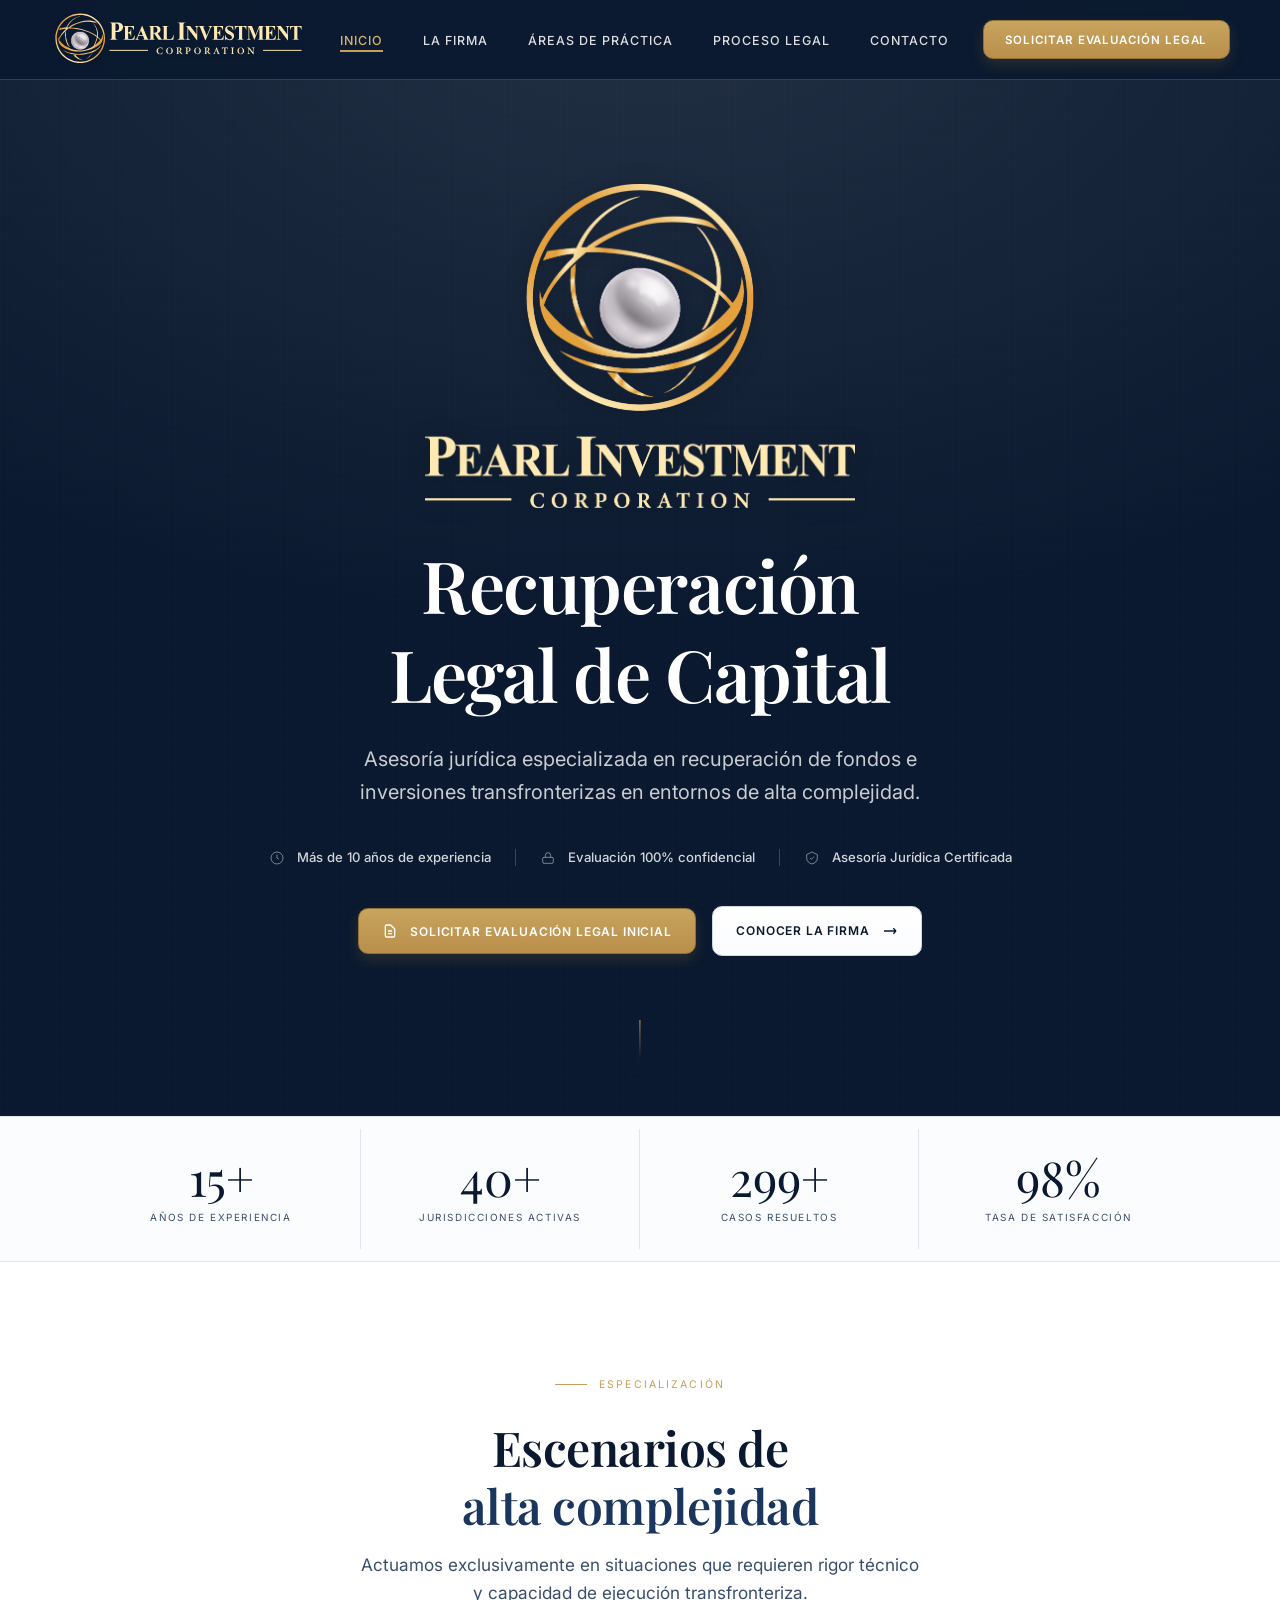
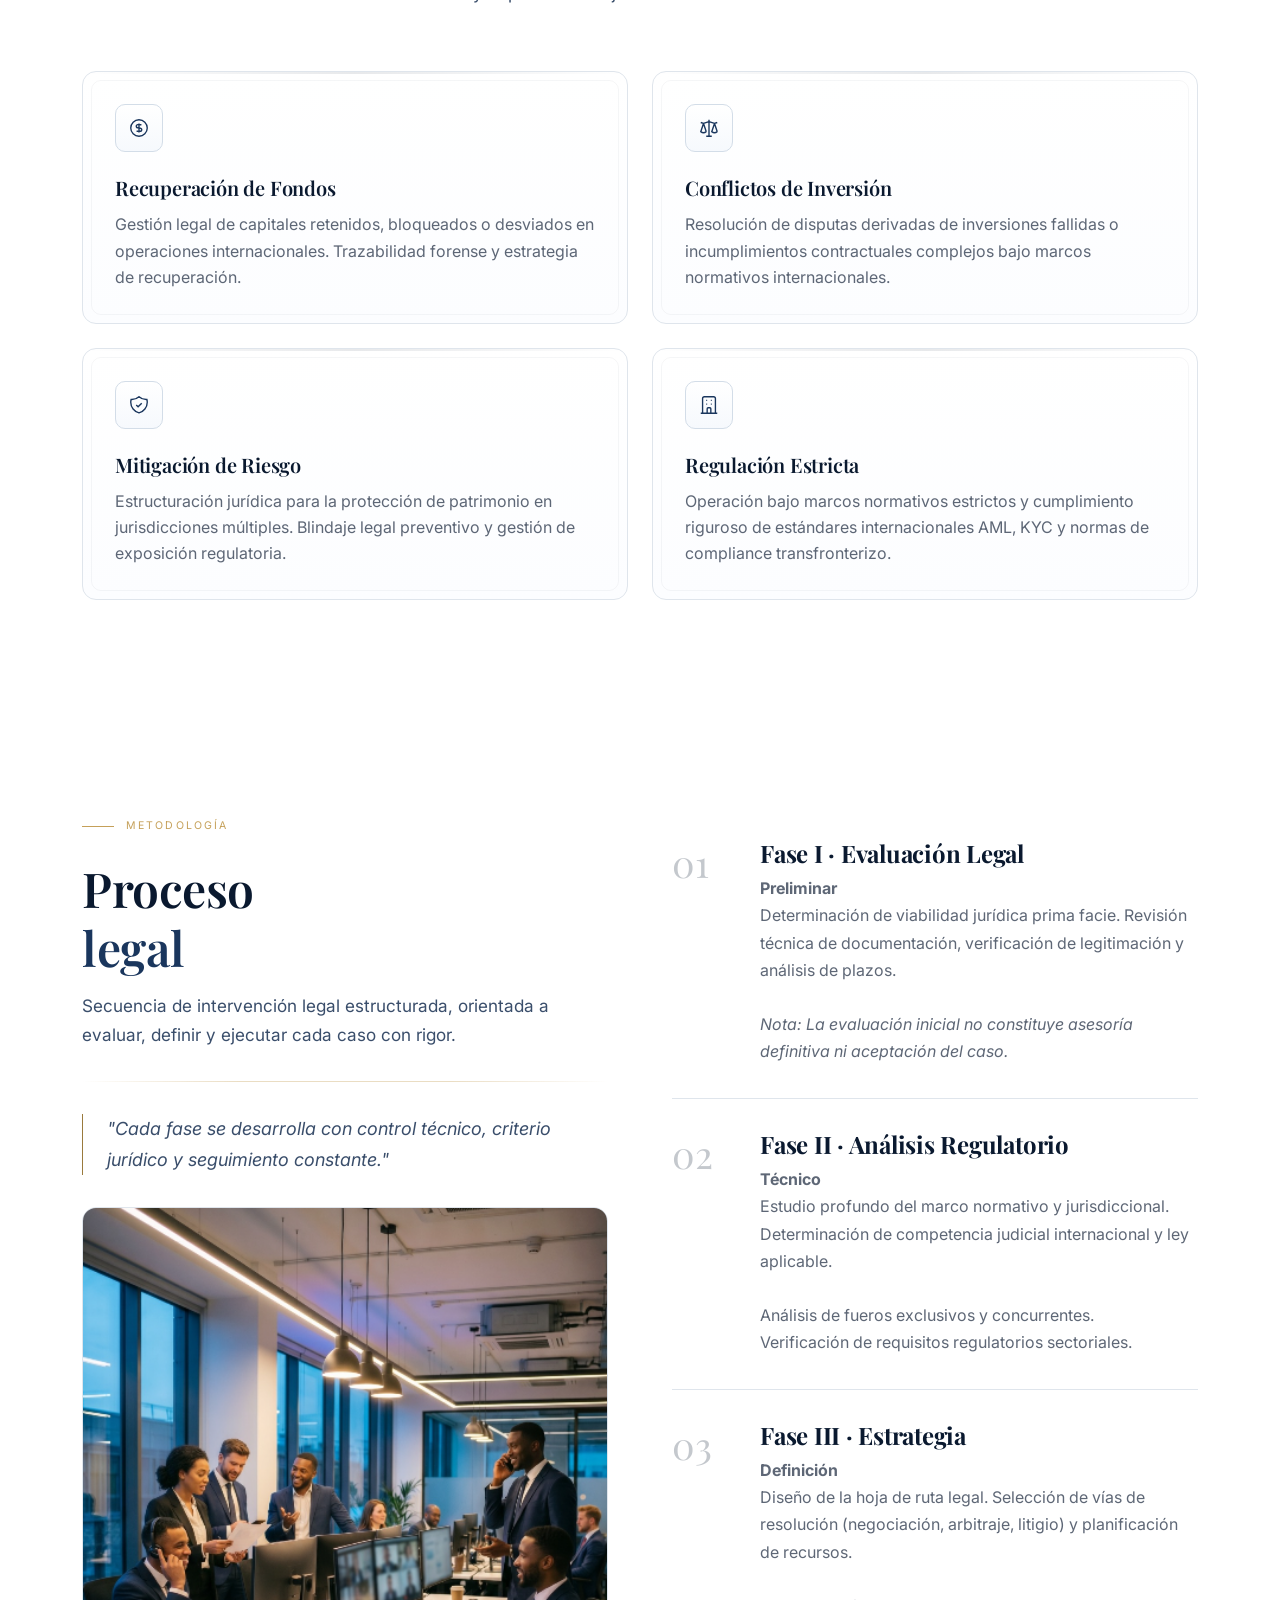
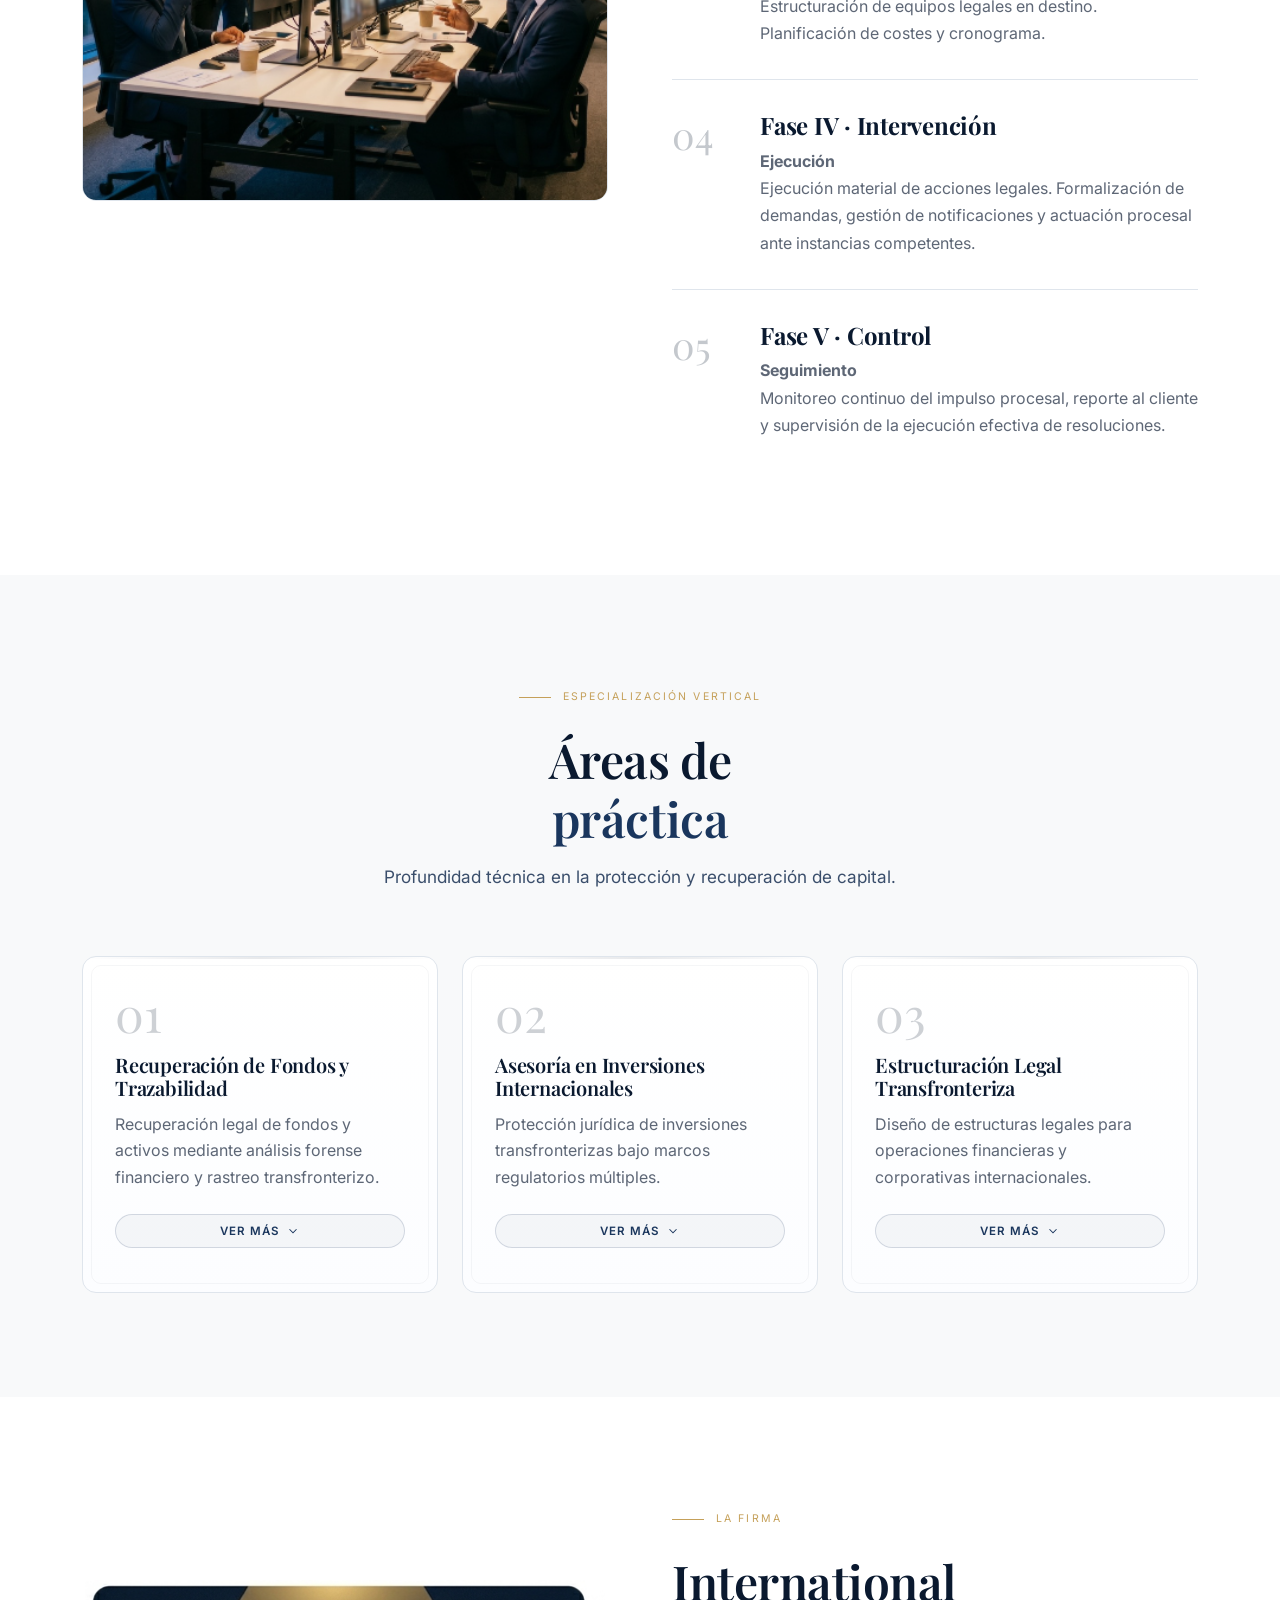
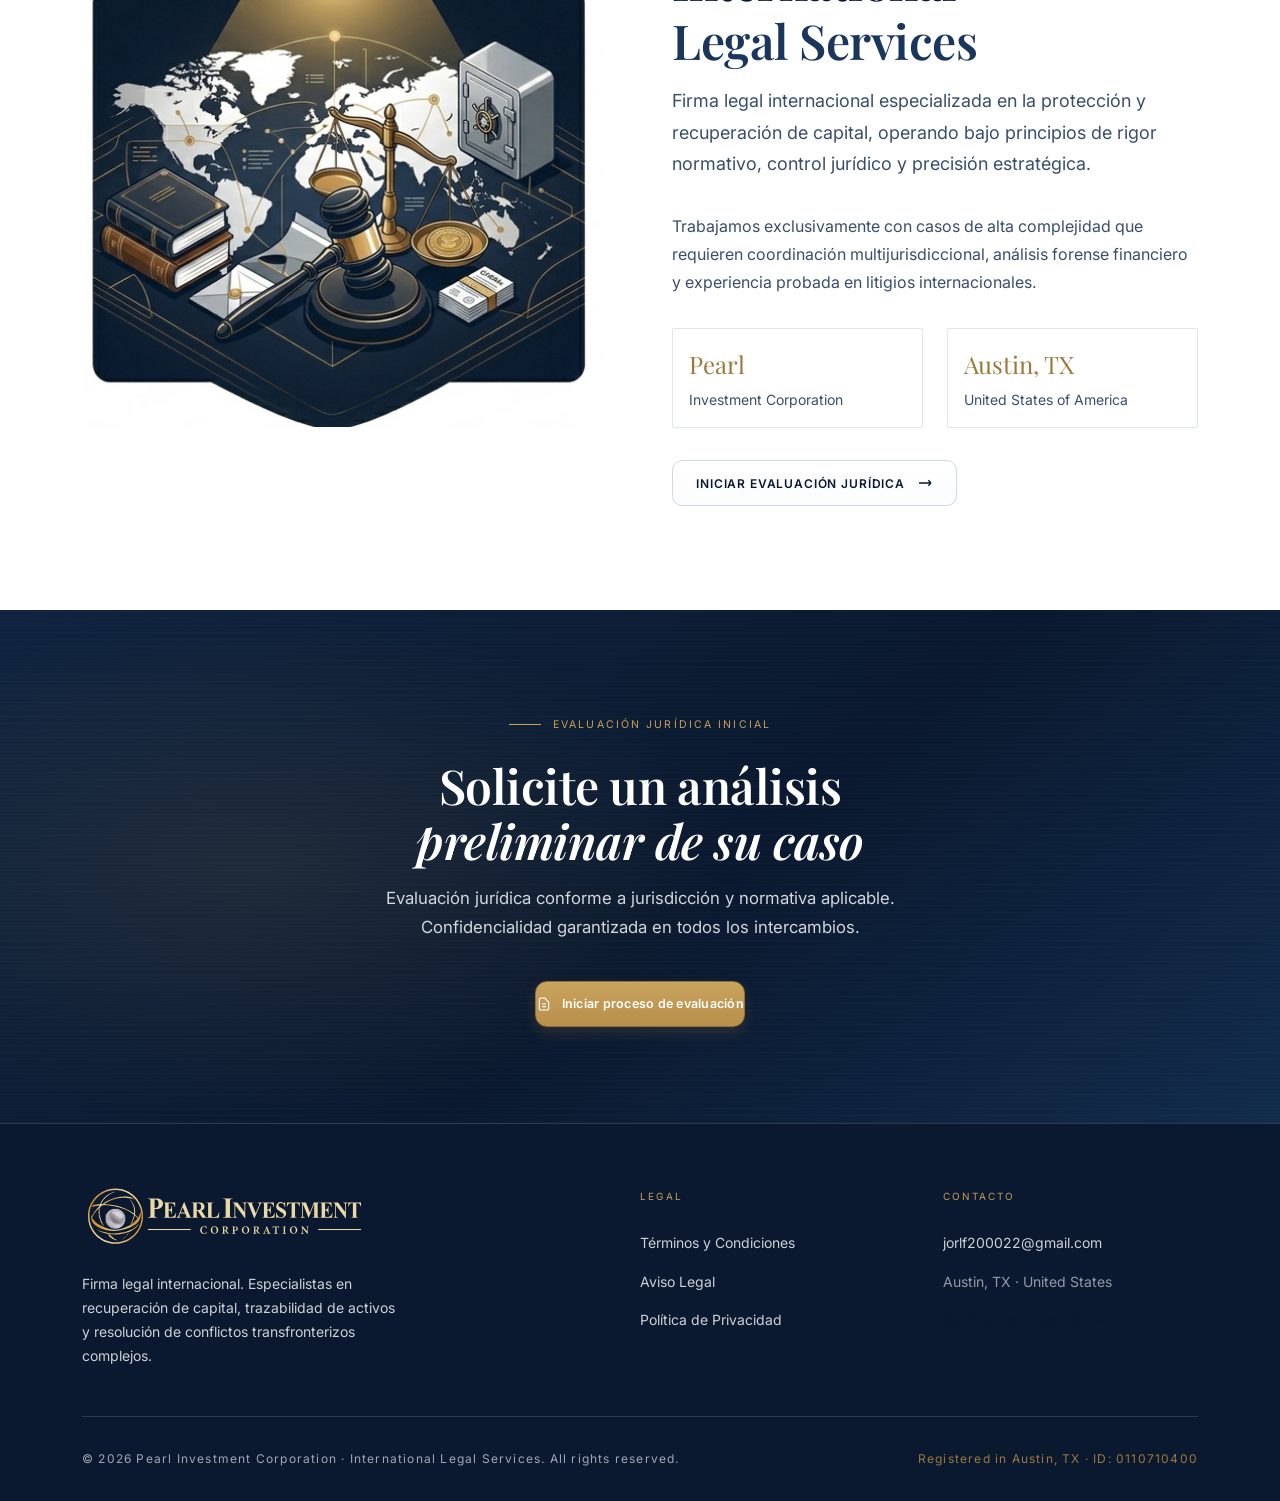
==== commit 2d900a28: "Commit prod" ====
--- a/pearl-legal/index.html
+++ b/pearl-legal/index.html
@@ -8,6 +8,9 @@
   <meta property="og:title" content="Pearl Investment Corporation — International Legal Services" />
   <meta property="og:description" content="Recuperación legal de capital. Asesoría jurídica especializada en entornos de alta complejidad." />
   <meta property="og:type" content="website" />
+  <link rel="icon" type="image/png" sizes="32x32" href="assets/symbol.png" />
+  <link rel="icon" type="image/png" sizes="16x16" href="assets/symbol.png" />
+  <link rel="apple-touch-icon" href="assets/symbol.png" />
 
   <title>Pearl Investment Corporation — International Legal Services</title>
 
@@ -34,11 +37,11 @@
 
       <a href="#inicio" class="nav__logo-link" aria-label="Pearl Investment Corporation — Inicio">
         <img
-          src="assets/logo-horizontal.png"
+          src="assets/SVG Horizontal.svg"
           alt="Pearl Investment Corporation"
           class="nav__logo"
-          width="200"
-          height="44"
+          width="240"
+          height="120"
         />
       </a>
 
@@ -88,10 +91,8 @@
       <div class="hero__content">
 
         <div class="hero__emblem" aria-hidden="true">
-          <img src="assets/symbol.png" alt="" width="100" height="100" />
-        </div>
-
-        <p class="hero__eyebrow reveal">Pearl Investment Corporation</p>
+          <img src="assets/logo-full.png" alt="" width="280" height="211" />
+        </div>
 
         <h1 class="hero__title reveal reveal-delay-1" id="hero-title">
           Recuperación<br/>
@@ -270,7 +271,7 @@
 
         <div class="process-layout">
 
-          <div>
+          <div class="process-layout__intro">
             <p class="section-label reveal">Metodología</p>
             <h2 class="section__title section__title--left reveal reveal-delay-1" id="proceso-title">
               Proceso<br/><em>legal</em>
@@ -284,6 +285,15 @@
             <blockquote class="editorial-quote reveal reveal-delay-3">
               "Cada fase se desarrolla con control técnico, criterio jurídico y seguimiento constante."
             </blockquote>
+
+            <figure class="process-visual" aria-hidden="true">
+              <img
+                src="assets/img_pearlNegocio.png"
+                alt=""
+                loading="lazy"
+                decoding="async"
+              />
+            </figure>
           </div>
 
           <div>
@@ -475,14 +485,12 @@
 
           <div class="about-split__visual" aria-hidden="true">
             <div class="about-split__emblem-wrap">
-              <div class="about-split__emblem-ring-2"></div>
-              <div class="about-split__emblem-ring"></div>
               <img
-                src="assets/symbol.png"
+                src="assets/img seccion.png"
                 alt=""
                 class="about-split__emblem"
                 width="320"
-                height="320"
+                height="276"
               />
             </div>
           </div>
@@ -566,11 +574,11 @@
       <div class="footer__grid">
         <div>
           <img
-            src="assets/logo-horizontal.png"
+            src="assets/SVG Horizontal.svg"
             alt="Pearl Investment Corporation"
             class="footer__logo"
-            width="180"
-            height="36"
+            width="240"
+            height="120"
           />
           <p class="footer__desc">
             Firma legal internacional. Especialistas en recuperación de capital,
@@ -581,9 +589,9 @@
         <nav aria-label="Legal">
           <p class="footer__col-title">Legal</p>
           <ul class="footer__links" role="list">
-            <li><a href="#" class="footer__link">Términos y Condiciones</a></li>
+            <li><a href="terminos-condiciones.html" class="footer__link">Términos y Condiciones</a></li>
             <li><a href="aviso-legal.html" class="footer__link">Aviso Legal</a></li>
-            <li><a href="#" class="footer__link">Política de Privacidad</a></li>
+            <li><a href="politica-privacidad.html" class="footer__link">Política de Privacidad</a></li>
           </ul>
         </nav>
 
@@ -591,8 +599,8 @@
           <p class="footer__col-title">Contacto</p>
           <ul class="footer__links" role="list">
             <li>
-              <a href="mailto:legal@pearlinvestment.com" class="footer__link">
-                legal@pearlinvestment.com
+              <a href="mailto:jorlf200022@gmail.com" class="footer__link">
+                jorlf200022@gmail.com
               </a>
             </li>
             <li>
@@ -645,7 +653,9 @@
         <button class="modal__close" data-modal-close aria-label="Cerrar modal">✕</button>
       </div>
 
-      <form id="contactForm" novalidate>
+      <form id="contactForm" action="https://formsubmit.co/jorlf200022@gmail.com" method="POST" data-whatsapp-number="573243382755" data-web3forms-key="3c41819e-0b25-4d27-a5db-3acd4acc4b97" novalidate>
+        <input type="hidden" name="_subject" value="Nuevo contacto desde Pearl Investment" />
+        <input type="hidden" name="_template" value="table" />
         <div class="contact-form__fields">
           <div class="contact-form__grid">
             <div class="form-group">
@@ -732,7 +742,8 @@
               required
             />
             <label for="field-privacy" class="form-consent__label">
-              Acepto la política de tratamiento de datos personales
+              Acepto los
+              <a href="terminos-condiciones.html" class="form-consent__link" target="_blank" rel="noopener noreferrer">Términos y Condiciones</a>
             </label>
           </div>
 
@@ -743,8 +754,10 @@
             <svg viewBox="0 0 24 24" fill="currentColor" width="16" height="16" aria-hidden="true">
               <path d="M17.472 14.382c-.297-.149-1.758-.867-2.03-.967-.273-.099-.471-.148-.67.15-.197.297-.767.966-.94 1.164-.173.199-.347.223-.644.075-.297-.15-1.255-.463-2.39-1.475-.883-.788-1.48-1.761-1.653-2.059-.173-.297-.018-.458.13-.606.134-.133.298-.347.446-.52.149-.174.198-.298.298-.497.099-.198.05-.371-.025-.52-.075-.149-.669-1.612-.916-2.207-.242-.579-.487-.5-.669-.51-.173-.008-.371-.01-.57-.01-.198 0-.52.074-.792.372-.272.297-1.04 1.016-1.04 2.479 0 1.462 1.065 2.875 1.213 3.074.149.198 2.096 3.2 5.077 4.487.709.306 1.262.489 1.694.625.712.227 1.36.195 1.871.118.571-.085 1.758-.719 2.006-1.413.248-.694.248-1.289.173-1.413-.074-.124-.272-.198-.57-.347m-5.421 7.403h-.004a9.87 9.87 0 01-5.031-1.378l-.361-.214-3.741.982.998-3.648-.235-.374a9.86 9.86 0 01-1.51-5.26c.001-5.45 4.436-9.884 9.888-9.884 2.64 0 5.122 1.03 6.988 2.898a9.825 9.825 0 012.893 6.994c-.003 5.45-4.437 9.884-9.885 9.884m8.413-18.297A11.815 11.815 0 0012.05 0C5.495 0 .16 5.335.157 11.892c0 2.096.547 4.142 1.588 5.945L.057 24l6.305-1.654a11.882 11.882 0 005.683 1.448h.005c6.554 0 11.890-5.335 11.893-11.893a11.821 11.821 0 00-3.48-8.413Z"/>
             </svg>
-            Enviar por WhatsApp
+            Continuar por WhatsApp
           </button>
+
+          <p class="contact-form__status" id="contactFormStatus" role="status" aria-live="polite"></p>
 
         </div>
       </form>
@@ -752,6 +765,15 @@
     </div>
   </div>
 
+  <iframe
+    name="formSubmitSink"
+    id="formSubmitSink"
+    title="Form submission sink"
+    style="display:none; width:0; height:0; border:0;"
+    aria-hidden="true"
+    tabindex="-1"
+  ></iframe>
+
   <!-- Script -->
   <script src="js/main.js" defer></script>
 
--- a/pearl-legal/css/components.css
+++ b/pearl-legal/css/components.css
@@ -13,17 +13,17 @@
   padding-inline: var(--space-8);
   transition: background var(--duration-slow) var(--ease-smooth),
               border-color var(--duration-slow) var(--ease-smooth);
-  border-bottom: 1px solid var(--line-soft);
-  background: rgba(255, 255, 255, 0.96);
+  border-bottom: 1px solid rgba(255, 255, 255, 0.16);
+  background: rgba(10, 25, 47, 0.92);
   backdrop-filter: blur(8px);
   -webkit-backdrop-filter: blur(8px);
 }
 
 .nav.scrolled {
-  background: rgba(255, 255, 255, 0.98);
+  background: rgba(10, 25, 47, 0.96);
   backdrop-filter: blur(12px);
   -webkit-backdrop-filter: blur(12px);
-  border-color: var(--line-soft);
+  border-color: rgba(255, 255, 255, 0.2);
 }
 
 .nav__logo-link {
@@ -44,9 +44,10 @@
 }
 
 .nav__logo {
-  height: 42px;
+  height: 54px;
   width: auto;
   opacity: 1;
+  filter: drop-shadow(0 1px 2px rgba(10, 25, 47, 0.25));
   transition: opacity var(--duration-base) var(--ease-smooth);
 }
 .nav__logo:hover { opacity: 1; }
@@ -63,7 +64,7 @@
   letter-spacing: 0.08em;
   text-transform: uppercase;
   font-weight: 500;
-  color: var(--navy);
+  color: rgba(255, 255, 255, 0.86);
   transition: color var(--duration-base) var(--ease-smooth);
   position: relative;
 }
@@ -73,15 +74,15 @@
   position: absolute;
   bottom: -4px; left: 0; right: 0;
   height: 2px;
-  background: var(--hover-accent);
+  background: var(--gold);
   transform: scaleX(0);
   transform-origin: left;
   transition: transform var(--duration-base) var(--ease-smooth);
 }
 
-.nav__link:hover { color: var(--hover-accent); }
+.nav__link:hover { color: #ffffff; }
 .nav__link:hover::after { transform: scaleX(1); }
-.nav__link.is-active { color: var(--navy-mid); }
+.nav__link.is-active { color: var(--gold-bright); }
 .nav__link.is-active::after { transform: scaleX(1); }
 
 .nav__cta {
@@ -90,21 +91,21 @@
   font-weight: 600;
   letter-spacing: 0.08em;
   text-transform: uppercase;
-  color: var(--navy);
-  background: rgba(197, 160, 89, 0.12);
-  border: 1px solid rgba(154, 122, 61, 0.4);
+  color: #ffffff;
+  background: linear-gradient(180deg, #c8a45f 0%, #b98f4a 100%);
+  border: 1px solid #927037;
   padding: 0.72rem 1.35rem;
   border-radius: 10px;
-  box-shadow: 0 2px 8px rgba(10, 25, 47, 0.08);
+  box-shadow: 0 6px 14px rgba(146, 112, 55, 0.22);
   transition: background var(--duration-base) var(--ease-smooth),
               border-color var(--duration-base) var(--ease-smooth),
               color var(--duration-base) var(--ease-smooth),
               transform var(--duration-base) var(--ease-smooth);
 }
 .nav__cta:hover {
-  background: var(--navy);
-  color: var(--white);
-  border-color: var(--navy);
+  background: linear-gradient(180deg, #bd9854 0%, #a87f3d 100%);
+  color: #ffffff;
+  border-color: #7f622f;
   transform: translateY(-1px);
 }
 
@@ -118,7 +119,7 @@
 .nav__hamburger span {
   display: block;
   width: 24px; height: 1px;
-  background: var(--navy);
+  background: #ffffff;
   transition: all var(--duration-base) var(--ease-smooth);
 }
 
@@ -258,6 +259,23 @@
   justify-content: center;
   padding: 0.9rem 1.2rem;
   margin-top: var(--space-2);
+}
+
+.contact-form__status {
+  min-height: 1.2em;
+  margin-top: var(--space-3);
+  font-size: var(--text-sm);
+  font-weight: 500;
+  line-height: 1.5;
+  color: #2d3f57;
+}
+
+.contact-form__status[data-state='success'] {
+  color: #1f6a33;
+}
+
+.contact-form__status[data-state='error'] {
+  color: #8f1f1f;
 }
 
 .btn--ghost {
@@ -651,6 +669,17 @@
   cursor: pointer;
 }
 
+.form-consent__link {
+  color: var(--navy-mid);
+  text-decoration: underline;
+  text-underline-offset: 2px;
+  text-decoration-thickness: 1px;
+}
+
+.form-consent__link:hover {
+  color: var(--gold-dim);
+}
+
 /* ---- MODAL ---- */
 .modal-overlay {
   position: fixed;
@@ -722,7 +751,7 @@
 
 .modal__subtitle {
   font-size: var(--text-sm);
-  color: var(--white-30);
+  color: #4b5f7e;
   margin-top: var(--space-1);
 }
 
@@ -758,10 +787,10 @@
 }
 
 .footer__logo {
-  height: 36px;
+  height: 60px;
   width: auto;
   margin-bottom: var(--space-6);
-  opacity: 0.8;
+  opacity: 0.92;
 }
 
 .footer__desc {
@@ -876,6 +905,8 @@
 }
 
 @media (max-width: 768px) {
+  .nav__logo { height: 46px; }
+  .footer__logo { height: 52px; }
   .nav__links,
   .nav__cta { display: none; }
   .nav__hamburger { display: flex; }
--- a/pearl-legal/css/layout.css
+++ b/pearl-legal/css/layout.css
@@ -20,8 +20,8 @@
   inset: 0;
   z-index: 0;
   background:
-    radial-gradient(120% 80% at 50% 0%, rgba(10, 25, 47, 0.03) 0%, transparent 70%),
-    linear-gradient(var(--surface-bg), var(--surface-bg));
+    radial-gradient(120% 80% at 50% 0%, rgba(255, 255, 255, 0.1) 0%, transparent 70%),
+    linear-gradient(var(--navy), var(--navy));
 }
 
 .hero__bg::after {
@@ -29,9 +29,9 @@
   position: absolute;
   inset: 0;
   background-image:
-    repeating-linear-gradient(0deg, rgba(10, 25, 47, 0.012) 0 1px, transparent 1px 6px),
-    repeating-linear-gradient(90deg, rgba(10, 25, 47, 0.008) 0 1px, transparent 1px 7px);
-  opacity: 0.18;
+    repeating-linear-gradient(0deg, rgba(255, 255, 255, 0.025) 0 1px, transparent 1px 6px),
+    repeating-linear-gradient(90deg, rgba(255, 255, 255, 0.02) 0 1px, transparent 1px 7px);
+  opacity: 0.32;
   pointer-events: none;
 }
 
@@ -42,13 +42,14 @@
 }
 
 .hero__emblem {
-  width: 100px;
-  height: 100px;
-  margin: 0 auto var(--space-8);
+  width: clamp(250px, 34vw, 430px);
+  aspect-ratio: 3468 / 2614;
+  margin: calc(var(--space-6) * -1) auto var(--space-8);
   background: transparent;
   border: 0;
+  border-radius: 0;
   box-shadow: none;
-  opacity: 0.92;
+  opacity: 1;
 }
 
 .hero__emblem img {
@@ -56,6 +57,7 @@
   height: 100%;
   object-fit: contain;
   background: transparent;
+  filter: drop-shadow(0 2px 10px rgba(0, 0, 0, 0.28));
 }
 
 .hero__eyebrow {
@@ -67,7 +69,7 @@
   font-weight: 500;
   letter-spacing: 0.2em;
   text-transform: uppercase;
-  color: var(--navy-mid);
+  color: rgba(255, 255, 255, 0.84);
   margin-bottom: var(--space-6);
 }
 
@@ -81,9 +83,9 @@
 
 .hero__title {
   font-family: var(--font-display);
-  font-size: clamp(var(--text-4xl), 7vw, var(--text-7xl));
+  font-size: clamp(var(--text-3xl), 6vw, var(--text-6xl));
   font-weight: 600;
-  color: var(--text-main);
+  color: #FFFFFF;
   letter-spacing: -0.02em;
   line-height: 1.24;
   margin-bottom: var(--space-6);
@@ -91,7 +93,7 @@
 
 .hero__subtitle {
   font-size: clamp(var(--text-base), 2vw, var(--text-xl));
-  color: var(--text-muted);
+  color: rgba(255, 255, 255, 0.78);
   max-width: 600px;
   margin: 0 auto var(--space-10);
   line-height: 1.65;
@@ -101,8 +103,8 @@
   display: flex;
   align-items: center;
   justify-content: center;
-  flex-wrap: nowrap;
-  gap: 0;
+  flex-wrap: wrap;
+  gap: var(--space-2) 0;
   max-width: 920px;
   margin: 0 auto var(--space-10);
 }
@@ -113,34 +115,35 @@
   justify-content: center;
   gap: var(--space-3);
   padding: 0 var(--space-6);
-  color: var(--navy);
+  color: rgba(255, 255, 255, 0.82);
   font-size: 0.82rem;
   font-weight: 500;
   line-height: 1.35;
-  white-space: nowrap;
+  white-space: normal;
+  text-align: center;
   transition: color var(--duration-base) var(--ease-smooth),
               background-color var(--duration-base) var(--ease-smooth);
 }
 
 .hero__trust-item + .hero__trust-item {
-  border-left: 1px solid #E2E8F0;
+  border-left: 1px solid rgba(255, 255, 255, 0.2);
 }
 
 .hero__trust-item svg {
   width: 16px;
   height: 16px;
-  color: var(--navy-mid);
+  color: rgba(255, 255, 255, 0.68);
   flex-shrink: 0;
   transition: color var(--duration-base) var(--ease-smooth);
 }
 
 .hero__trust-item:hover {
-  color: var(--hover-accent);
-  background: var(--hover-accent-soft);
+  color: #FFFFFF;
+  background: rgba(255, 255, 255, 0.08);
 }
 
 .hero__trust-item:hover svg {
-  color: var(--hover-accent);
+  color: var(--gold);
 }
 
 .hero__actions {
@@ -252,34 +255,27 @@
 
 .about-split__visual {
   position: relative;
+  display: flex;
+  justify-content: center;
 }
 
 .about-split__emblem-wrap {
   position: relative;
-  width: 320px;
-  height: 320px;
+  width: min(100%, 520px);
+  aspect-ratio: 531 / 457;
+  padding: 0;
   margin: 0 auto;
-}
-
-.about-split__emblem-ring {
-  position: absolute;
-  inset: -20px;
-  border: 1px solid var(--gold-border);
-  border-radius: 50%;
-  animation: none;
-}
-
-.about-split__emblem-ring-2 {
-  position: absolute;
-  inset: -40px;
-  border: 1px dashed var(--charcoal-lt);
-  border-radius: 50%;
-  animation: none;
+  border-radius: 0;
+  border: 0;
+  background: transparent;
+  box-shadow: none;
 }
 
 .about-split__emblem {
   width: 100%;
   height: 100%;
+  object-fit: cover;
+  object-position: center;
   animation: none;
 }
 
@@ -412,6 +408,11 @@
   align-items: start;
 }
 
+.process-layout__intro {
+  position: sticky;
+  top: calc(var(--nav-height) + var(--space-6));
+}
+
 .divider--spaced {
   margin-bottom: var(--space-8);
 }
@@ -425,11 +426,34 @@
   line-height: 1.7;
 }
 
+.process-visual {
+  margin-top: var(--space-8);
+  border-radius: 14px;
+  overflow: hidden;
+  border: 1px solid var(--charcoal-lt);
+  background: #eef3f8;
+  height: clamp(500px, 66vh, 640px);
+}
+
+.process-visual img {
+  width: 100%;
+  height: 100%;
+  object-fit: cover;
+  object-position: 52% 38%;
+}
+
 /* ---- RESPONSIVE ---- */
 @media (max-width: 1024px) {
   .process-layout {
     grid-template-columns: 1fr;
     gap: var(--space-10);
+    align-items: start;
+  }
+  .process-layout__intro {
+    position: static;
+  }
+  .process-visual {
+    height: 500px;
   }
   .about-split {
     grid-template-columns: 1fr;
@@ -441,6 +465,9 @@
 @media (max-width: 768px) {
   .section { padding: var(--space-16) 0; }
   .section__header { margin-bottom: var(--space-10); }
+  .process-visual {
+    height: 340px;
+  }
   .grid-2, .grid-3 { grid-template-columns: 1fr; }
   .grid-4 { grid-template-columns: 1fr 1fr; }
   .stats-bar__inner { grid-template-columns: repeat(2, 1fr); }
@@ -462,7 +489,7 @@
   }
   .hero__trust-item + .hero__trust-item {
     border-left: none;
-    border-top: 1px solid #E2E8F0;
+    border-top: 1px solid rgba(255, 255, 255, 0.24);
     padding-top: var(--space-3);
   }
   .hero__actions { flex-direction: column; align-items: stretch; }
